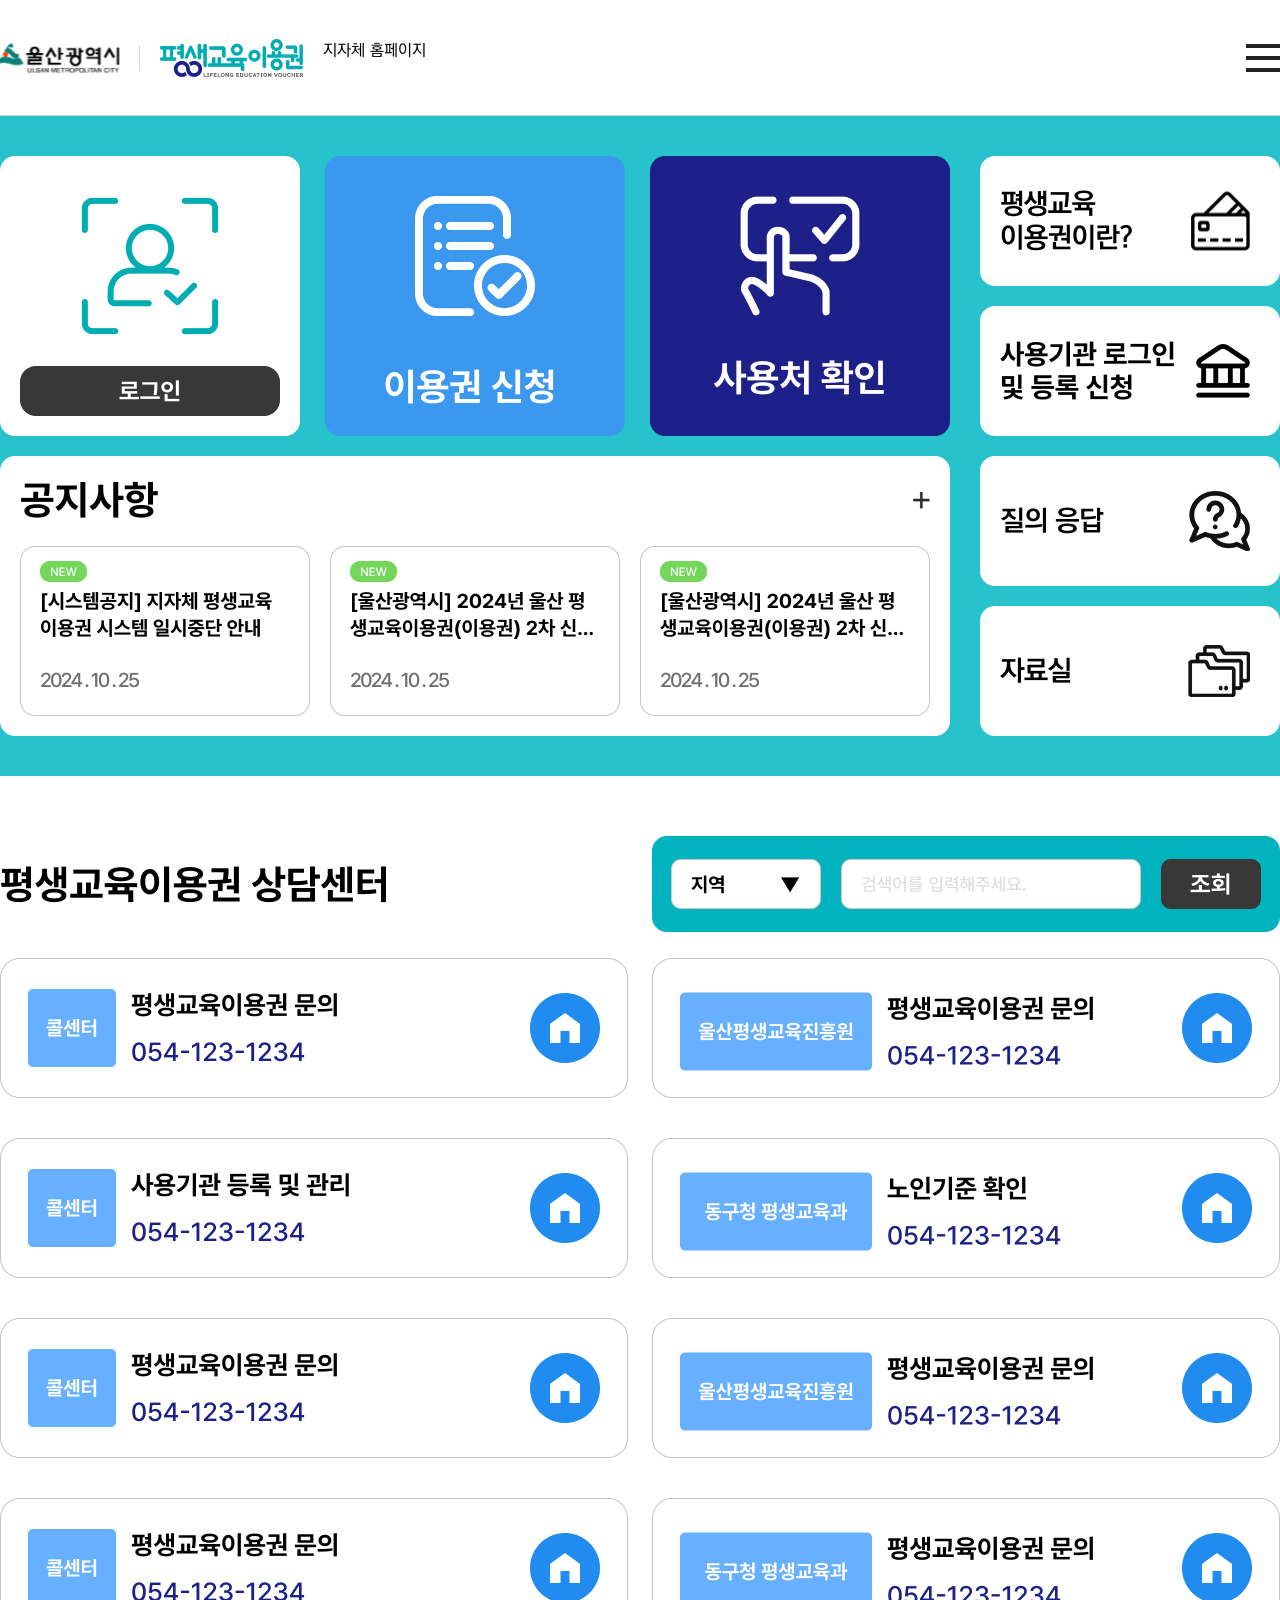
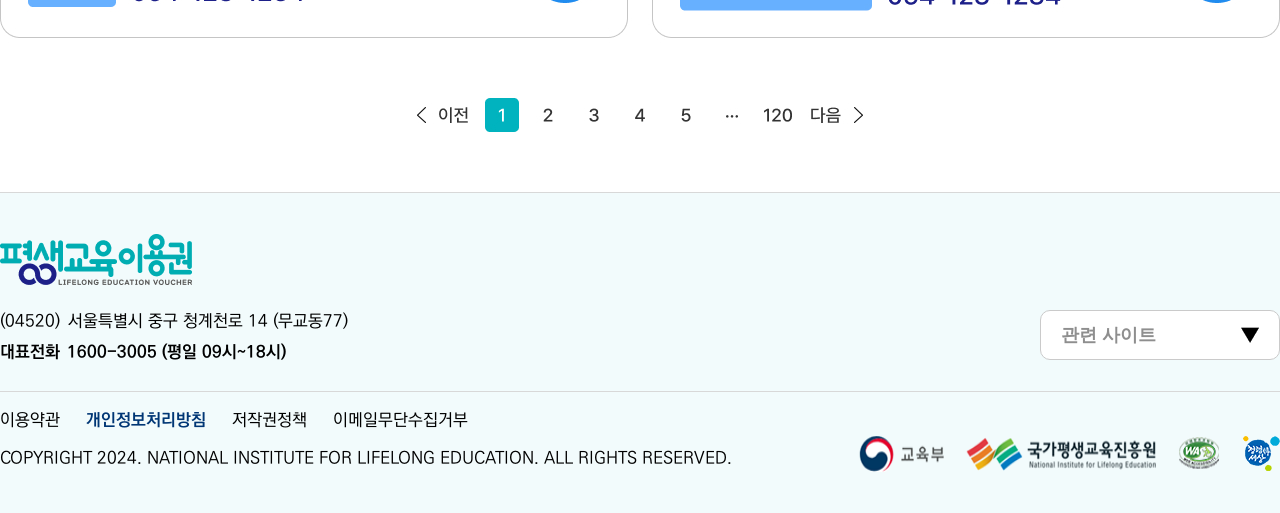
==== work/LMP_001.html @ 4f2b5456 "first-commit" ====
<!DOCTYPE html>
<html lang="ko">
<head>
    <meta charset="UTF-8" />
    <meta name="viewport" content="width=device-width, initial-scale=1" />
    <!-- css js inject -->
    <link rel="stylesheet" href="../css/biz2/reset.css">
    <link rel="stylesheet" href="../css/biz2/common.css">
    <link rel="stylesheet" href="../css/biz2/layout.css">
    <link rel="stylesheet" href="../css/biz2/main.css">
    <link rel="stylesheet" href="../css/biz2/style.css">
    <link rel="stylesheet" href="../css/biz2/mo.css">
    <link rel="stylesheet" href="../css/biz2/swiper-bundle.min.css">
    <script src="../js/biz2/jquery.1.8.2.min.js"></script>
    <script src="../js/biz2/swiper-bundle.min.js"></script>
    <script src="../js/biz2/script.js"></script>
    <title>울산광역시 평생교육이용권</title>
</head>
<body>
    <header>
        <div class="logo-area multi-logo-area">
            <a href="LMP_001.html"><img src="../images/biz2/header_logo_horizontal.svg" alt="울산광역시"></a>
            <a href="LMP_001.html"><img src="../images/biz2/header_logo_2.png" alt="울산광역시"></a>
            <!-- 임시 구분용 텍스트 -->
            <span style="margin-left: 20px;">지자체 홈페이지</span>
        </div>
        <div class="menu-area">
            <!-- 로그인 시 -->
            <!-- <a href="#" class="log-info">
                <img src="../images/biz2/ico/ico_loguser.svg" alt="로그인 유저 아이콘, 로그아웃 아이콘">
                <span class="log-info-txt">로그아웃</span>
            </a> -->
            <button class="open-btn">
                <span class="blind">메뉴 열기</span>
            </button>
            <div class="menu-box">
                <ul class="link-group login">
                    <li>
                        <span class="tit">사업안내</span>
                        <div class="link-item">
                            <a href="LGP_001.html">평생교육이용권이란?</a>
                            <a href="LGP_001.html">평생교육이용권 사용하기</a>
                        </div>
                    </li>
                    <li>
                        <span class="tit">사용안내</span>
                        <div class="link-item">
                            <a href="LUP_001.html">사용처 안내</a>
                        </div>
                    </li>
                    <li>
                        <span class="tit">평생교육이용권</span>
                        <div class="link-item">
                            <a href="LAP_100.html">평생교육이용권 신청</a>
                            <a class="hidden" href="#">이의제기 신청</a>
                            <a href="#">선정 포기 신청</a>
                            <a href="LAP_400.html">수기 공모 신청</a>
                        </div>
                    </li>
                    <li>
                        <span class="tit">우수이용자 신청</span>
                        <div class="link-item">
                            <a href="LAP_001.html">우수이용자 신청</a>
                        </div>
                    </li>
                    <li>
                        <span class="tit">게시판</span>
                        <div class="link-item">
                            <a href="LNP_001.html">공지사항</a>
                            <a href="LNP_100.html">자료실</a>
                            <a href="LNP_200.html">자주하는질문</a>
                            <a href="LNP_200.html">질의응답</a>
                        </div>
                    </li>
                    <li>
                        <span class="tit">마이페이지</span>
                        <div class="link-item">
                            <a href="LIP_001.html">개인정보수정</a>
                            <a href="LIP_100.html">평생교육이용권 신청내역</a>
                            <a href="#">평생교육이용권 이용내역</a>
                            <a href="#">교육이수정보</a>
                            <a class="hidden" href="#">이용자 이벤트</a>
                        </div>
                    </li>
                </ul>
                <button class="close-btn">
                    <span class="blind">메뉴 닫기</span>
                </button>
            </div>
        </div>
    </header>
    <div class="container temp">
        <div class="temp-cont lgp-1">
            <div class="temp-links-wrap">
                <a href="LCP_001.html" title="지자체_로그인" style="width: 260px; height: 50px; left: 20px; top: 250px;"></a>
                <a href="LAP_100.html" title="지자체_이용권신청" style="width: 302px; height: 280px; left: 324px;"></a>
                <a href="LUP_001.html" title="지자체_사용처확인" style="width: 302px; height: 280px; left: 648px;"></a>
                <a href="LNP_001.html" title="지자체_공지사항" style="width: 24px; height: 24px; top: 372px; left: 908px;"></a>
                <a href="LNP_002.html" title="지자체_공지사항상세" style="width: 290px; height: 170px; top: 430px; left: 20px;"></a>
                <a href="LNP_002.html" title="지자체_공지사항상세" style="width: 290px; height: 170px; top: 430px; left: 330px;"></a>
                <a href="LNP_002.html" title="지자체_공지사항상세" style="width: 290px; height: 170px; top: 430px; left: 640px;"></a>
                <a href="LGP_001.html" title="지자체_평생교육이용권이란?"></a>
                <a href="IMP_001.html" title="지자체_사용기관로그인 및 등록 신청" style="top: 189px;"></a>
                <a href="LNP_200.html" title="지자체_질의응답" style="top: 339px;"></a>
                <a href="LNP_100.html" title="지자체_자료실" style="top: 489px;"></a>
            </div>
        </div>
    </div>
    <footer class="wrap">
        <div class="info-content">
            <span class="footer-logo"><span class="blind">평생교육이용권</span></span>
            <address>
                <span class="txt"><span>(04520)</span><span>서울특별시 중구 청계천로 14 (무교동77)</span></span>
                <span class="tel"><span>대표전화</span><span>1600-3005 (평일 09시~18시)</span></span>
            </address>
            <select class="ui-select" title="관련 사이트 선택">
                <option value="#">관련 사이트</option>
            </select>
            <div class="link-area">
                <div class="link-box">
                    <a href="#">이용약관</a>
                    <a href="#" class="on">개인정보처리방침</a>
                    <a href="#">저작권정책</a>
                    <a href="#">이메일무단수집거부</a>
                </div>
                <span class="copy">
                    COPYRIGHT 2024. NATIONAL INSTITUTE FOR LIFELONG EDUCATION. ALL RIGHTS
                    RESERVED.
                </span>
                <div class="support-box">
                    <img src="../images/biz2/footer_link_1.png" alt="교육부">
                    <img src="../images/biz2/footer_link_2.png" alt="국가평생교육진흥원">
                    <img src="../images/biz2/footer_link_3.png" alt="wa">
                    <img src="../images/biz2/footer_link_4.png" alt="청렴세상">
                </div>
            </div>
        </div>
    </footer>
    <div class="layer-pop" data-pop="pop-1">
        <div class="layer-content layer-apply-content" style="--max-width: 640px">
            <div class="layer-scroll">
                <div class="info-area layer-apply-yes layer-apply mt-0">
                    <span class="ico"></span>
                    <p class="desc">
                        이용권을 신청하시기 전 <span class="color-primary-1c">‘평생교육이용권이란?’</span>을
                        <br class="lg-only">
                        클릭하여 사업내용을 충분히 숙지하신 후 신청 바랍니다
                    </p>
                    <div class="layer-btn-wrap">
                        <button class="btns" onclick="$('[data-pop=pop-1]').hide();">확인</button>
                    </div>
                </div>
                <button class="close-btn" onclick="$('[data-pop=pop-1]').hide();"><span class="blind">레이어 팝업 닫기</span></button>
            </div>
        </div>
    </div>
    <div class="layer-pop" data-pop="pop-2">
        <div class="layer-content layer-apply-content" style="--max-width: 640px">
            <div class="layer-scroll">
                <div class="info-area layer-apply-no layer-apply mt-0">
                    <span class="ico"></span>
                    <p class="desc">
                        현재는 신청기간이 아닙니다
                        <br class="lg-only">
                        (신청시간 : 매일 09:00 ~ 22:00)
                    </p>
                    <div class="layer-btn-wrap">
                        <button class="btns" onclick="$('[data-pop=pop-2]').hide();">확인</button>
                    </div> 
                </div>
                <button class="close-btn" onclick="$('[data-pop=pop-2]').hide();"><span class="blind">레이어 팝업 닫기</span></button>
            </div>
        </div>
    </div>
</body>
</html>
---- css/biz2/common.css ----
/****************************************************
	파일명	: common.css
	최초작성자	: 이민혁
	최초작성일	: 2024-11-23
	-------------------------------------------------
	Dec. 공통 스타일링 정의
	-------------------------------------------------
	속성순서    : 레이아웃 > 크기/간격 > 박스모양 > 폰트/정렬 > 기타
*****************************************************/

/* 공통 변수 정의 */
:root {
	/* color */
	--primary-color : #27C2CB;
	--primary-color-600 : #00ADB2;
	--secondary-color : #F2FBFC;
	--navy-12 : #124D83;
	--white : #fff;
	/* gray scale */
	--gray-05-f8 : #f8f8f8; /* bg */
	--gray-20-e4 : #e4e4e4; /* disabled */
	--gray-30-d8 : #d8d8d8; /* border */
	--gray-50-8e : #8e8e8e; /* Text-disabled */
	--gray-60-71 : #717171;
	--gray-70-55 : #555555; /* Text-body */
	--gray-80-2d : #2d2d2d; 

	/* text-color */
	--text-primary-00: #000000;
	--text-sub-33 : #333333;
	--text-third-66 : #666666;
	--text-disabled-99: #999999;

	/* point-color */
	--point-color-f7 : #F76767;
	--point-color-73 : #73D75A;
	/* txt size */
	--txt-lv1 : 50px;
	--txt-lv2 : 38px;
	--txt-lv5 : 20px;
}

/* txt align */
.txt-c {text-align: center!important;}
.txt-l {text-align: left!important;}
.txt-r {text-align: right!important;}
/* txt color */
.txt-gray55 {color: var(--gray-70-55);}
.txt-gray66 {color: #666666;}
.txt-grayb5 {color: #b5b5b5;}

/* white-space */
.wh-nowrap {white-space: nowrap;}

/* margin - top */
.mt-40 {margin-top: 40px;}
.mt-80 {margin-top: 80px;}
.mt-40-i {margin-top: 40px!important;}
/* margin vertical */
.my-80 {margin-top: 80px; margin-bottom: 80px;}
/* margin left */
.ml-10 {margin-left: 10px;}
/* margin right */
.mr-10 {margin-right: 10px;}
/* margin init */
.mg-0 {margin: 0!important;}
/* margin-top init */
.mt-0 {margin-top: 0!important;}

/* width style */
.w-100 {width: 100%;}
.mw-140 {max-width: 140px;}

/* height */
.mh-set {min-height: var(--mh, auto);}

/* fixed value set */
.mw-set {max-width: var(--mw-set, 400px);}

/* border */
.b {border: 1px solid black; border-radius: 12px;}
.border-d8-r {border-right: 1px solid #d8d8d8!important;} /* border-right 값 재설정 */


/* display */
.flex {display: flex;}
.flex-ac { display: flex; align-items: center;}
.flex-acjs {display: flex; align-items: center; justify-content: space-between;}
.flex-acjc {display: flex; align-items: center; justify-content: center;}
.il-flex-ac {display: inline-flex; align-items: center;}
.flex-je {display: flex; justify-content: end;}

.hidden {display: none;}


/* display */
.flex-col {display: flex; flex-direction: column;}
.flex-col-ac {display: flex; flex-direction: column; align-items: center;}

/* flex-grow */
.flex-grow-1 {flex-grow: 1;}

/* gap */
.gap-10 {gap: 10px;}
.gap-20 {gap: 20px;}
.gap-40 {gap: 40px;}

/* bg */
.bg-primary {background: var(--primary-color);}

/* table */
table {font-size: 20px;}
.table-auto {table-layout: auto;}

/* responsive w-set */
.res-wSet {width: var(--width, auto);}
---- css/biz2/layout.css ----
/****************************************************
	파일명	: Layout.css
	최초작성자	: 이민혁
	최초작성일	: 2024-11-23
	-------------------------------------------------
	Dec. 레이아웃 관련 CSS 정의
	-------------------------------------------------
	속성순서    : 레이아웃 > 크기/간격 > 박스모양 > 폰트/정렬 > 기타
*****************************************************/

.wrap {
	position: relative;
	max-width: 1280px;
	/* min-height: 768px; */
	margin: 0 auto;
}

/* header style */
header { display: flex; align-items: center; justify-content: space-between; position: relative; height: 116px; 
	/* 이민혁 임시 추가 */
	max-width: 1280px; margin: 0px auto; 
}
header::after { content: ""; position: absolute; left: -9999px; right: -9999px; bottom: 0; height: 1px; background: #d8d8d8; }
header .logo-area { display: flex;}
/* 로고가 여러개일 경우 */
header .multi-logo-area a:nth-child(1){position: relative; padding-right: 20px;}
header .multi-logo-area a + a {padding-left: 20px;}
header .multi-logo-area a:nth-child(1):after {content: ''; display: inline-block; width: 1px; height: 26px; background: var(--gray-30-d8); position: absolute; right: 0; top: 50%; transform: translateY(-50%);}
header .link-area { display: flex; column-gap: 30px; margin-left: auto; }
header .menu-area { display: flex; column-gap: 16px; align-items: center; margin-left: 60px; }
header .menu-area .home-btn  { display: inline-block; width: 52px; height: 52px; background: url(../../images/biz2/ico/ico_home.svg) no-repeat 0 0; background-size: contain; }
header .menu-area .open-btn { width: 34px; height: 28px; background: url(../../images/biz2/header_menu.png) no-repeat 0 0; }
header .menu-area .open-btn.on { display: none; }
header .menu-area .open-btn.on ~ .menu-box { display: block; }
header .menu-area .menu-box { display: none; position: absolute; left: 0; right: 0; top: 116px; min-height: 400px; padding: 25px 0 77px; z-index: 100; }
header .menu-area .menu-box::before { content: ""; position: absolute; left: -9999px; top: 0; right: -9999px; bottom: 0; background: #fff; border-bottom: 1px solid #DDDDDD; z-index: 1; }
header .menu-area .menu-box > .close-btn { position: absolute; right: 3px; top: -74px; width: 27px; height: 27px; background: url(../../images/biz2/ic_gnb_close.png) no-repeat 0 0; }
header .menu-area .menu-box .link-group { display: flex; position: relative; z-index: 10; justify-content: space-between;}
header .menu-area .menu-box .link-group:not(.login) { justify-content: space-between; }
header .menu-area .menu-box .link-group:not(.login) li {width: 200px;}
header .menu-area .log-info {display: flex; align-items: center; gap: 8px; font-size: 14px;}
header .menu-area .log-info-txt {font-weight: 500;}
header .menu-area .menu-box .link-group li { display: flex; flex-direction: column; width: 100%; max-width: 200px;}

header .menu-area .menu-box .link-group li > .tit { display: block; font-size: 24px; line-height: 27px; font-weight: bold; color: #000; }
header .menu-area .menu-box .link-group li .link-item { display: flex; flex-direction: column; margin-top: 31px; }
header .menu-area .menu-box .link-group li .link-item a { font-size: 19px; font-weight: 500; line-height: 48px; white-space: nowrap; color: #000; }
header .menu-area .menu-box .link-group li .link-item a:hover { color: #00ADB2; text-decoration: underline; font-weight: bold; }
header .menu-area .menu-box .link-group li .link-item a.disabled-link:hover {color: darkgray;} 

/* body container */
.container { position: relative; min-height: calc(100vh - 400px); padding-bottom: 80px; padding-top: 80px; }
.container > .sub-title { display: block; margin-top: 64px; font-size: 30px; font-weight: bold; color: #191919; }
.container > .sub-title + .agree-info-area { margin-top: 32px; }

/* footer */
footer { position: relative; }
footer .fixed-banner-content { position: fixed; left: 50%; top: 210px; margin-left: 670px; z-index: 10; }
footer .fixed-banner-content .banner-area { display: flex; flex-direction: column; row-gap: 24px; width: 100px; border: 1px solid #d8d8d8; background: #fff; padding: 9px 9px 22px; border-radius: 18px; }
footer .fixed-banner-content .banner-area a { display: flex; position: relative; width: 100%; padding-top: 87px; font-size: 16px; color: #1d1d1d; text-align: center; justify-content: center; letter-spacing: -1px; font-weight: 500; line-height: 23px; }
footer .fixed-banner-content .banner-area a.guide::before { background: #f7faff url(../../images/biz2/ic_fixed_1.png) no-repeat center center; }
footer .fixed-banner-content .banner-area a.edu::before { background: #f7faff url(../../images/biz2/ic_fixed_2.png) no-repeat center center; }
footer .fixed-banner-content .banner-area a.blog::before { background: #f7faff url(../../images/biz2/ic_fixed_3.png) no-repeat center center; }
footer .fixed-banner-content .banner-area a.report::before { background: #f7faff url(../../images/biz2/ic_fixed_4.png) no-repeat center center; }
footer .fixed-banner-content .banner-area a::before { content: ""; position: absolute; left: 0; top: 0; width: 80px; height: 80px; border: 1px solid #d3dce5; border-radius: 18px; }
footer .favorite-content { display: flex; position: relative; }
footer .favorite-content::before { content: ""; position: absolute; left: -9999px; right: -9999px; top: 0; height: 1px; background: #d8d8d8; }
footer .favorite-content::after { content: ""; position: absolute; left: -9999px; right: -9999px; bottom: 0; height: 1px; background: #d8d8d8; }
footer .favorite-content .link-area:first-child .open-btn { border-left: 1px solid #d8d8d8; }
footer .favorite-content .link-area .open-btn { width: 320px; height: 56px; padding-left: 20px; border-right: 1px solid #d8d8d8; text-align: left; font-size: 17px; font-weight: 500; color: #000; background: url(../../images/biz2/ic_link_plus.png) no-repeat right 28px center; }
footer .info-content { display: flex; flex-direction: column; position: relative; padding: 42px 0 41px; }
footer .info-content::before { content: ""; position: absolute; top: 0; bottom: 0; left: -9999px; right: -9999px; background: #F2FBFC; border-top: 1px solid #D8D8D8; }
footer .info-content .ui-select { font-weight: 700; position: absolute; right: 0; top: 118px; width: 240px; height: 50px; padding: 0 20px; border-radius: 10px; border-color: #CACACA; background: #fff url(../../images/biz2/ic_arrow_big.png) no-repeat right 20px center; }
footer .info-content .footer-logo { position: relative; width: 192px; height: 51px; background: url(../../images/biz2/footer_logo.png) no-repeat 0 0; }
footer .info-content address { position: relative; margin-top: 23px; font-size: 17px; font-weight: 500; line-height: 30px; color: #000; }
footer .info-content address > span { display: flex; font-size: 17px; line-height: 27px; font-weight: 500; color: #000000; }
footer .info-content address > span.txt span + span { margin-left: 8px; }
footer .info-content address > span.tel { margin-top: 4px; }
footer .info-content address > span.tel span + span { margin-left: 7px; }
footer .info-content address > span.tel { font-weight: bold; }
footer .info-content .link-area { position: relative; margin-top: 25px; border-top: 1px solid #d8d8d8; padding: 15px 0 0 0; }
footer .info-content .link-area .link-box { display: flex; column-gap: 26px; }
footer .info-content .link-area .link-box a { font-size: 17px; font-weight: 500; line-height: 27px; color: #000; }
footer .info-content .link-area .link-box a.on { font-weight: bold; color: #003675; }
footer .info-content .link-area .copy { display: block; margin-top: 11px; font-size: 17px; font-weight: 500; line-height: 27px; color: #000; }
footer .info-content .link-area .support-box { display: flex; column-gap: 22px; position: absolute; right: 0; bottom: 0; }
---- css/biz2/main.css ----
/****************************************************
	파일명	: main.css
	최초작성자	: 이민혁
	최초작성일	: 2024-09-28
	-------------------------------------------------
	Dec. 메인 페이지 스타일링 정의
	-------------------------------------------------
	최종수정자	: 이민혁
	최종수정일	: 2024-09-28
	수정내용	: 최초작성
	속성순서: 레이아웃 > 크기/간격 > 박스모양 > 폰트/정렬 > 기타
*****************************************************/

/* page-header */
.page-header {text-align: center; margin-bottom: 80px;}
.page-header-tit {font-size: var(--txt-lv1); font-weight: 700;}
.page-header-desc {font-size: var(--txt-lv5); color: #333333 ; margin-top: 8px;}

/* 상단 브레드크럼브 */
/* top location */
.top-location {background: var(--gray-05-f8); line-height: 1;}
.top-location-area { display: flex; width: 100%; height: 60px; align-items: center;}
.top-location-area .home { width: 24px; height: 24px;  background: transparent url(../../images/biz2/icon_bread_home.svg) no-repeat center;}
.top-location-area .location-box { display: flex; align-items: center; padding-left: 20px; }
.top-location-area .location-box .arrow { font-size: 16px; font-weight: bold; padding-left: 32px; background: url(../../images/biz2/ic_home_arrow.svg) no-repeat center left 0; }
.top-location-area .location-box .arrow + .arrow {margin-left: 20px;}

/* search area */
.search-area select, .search-area input[type="text"] {border-radius: 10px;}
.search-area {padding: 40px; background-color: var(--primary-color); border-radius: 20px;}

/* search block */
.search-input {position: relative;}
.search-input-btn {position: absolute; top: 50%; right: 16px; transform: translateY(-50%);}


/* must type */
.must-type::after{content: '*'; color: var(--point-color-f7);}

/* top info group */
.top-info-group {display: flex; align-items: center; justify-content: space-between; margin-bottom:20px;}
.top-info-group select {border-radius: 10px;}
.top-info-group-data {font-size: 22px;}

/* btn styling */
.before-24 {width: 24px; height: 24px; background-position: center center; background-size: cover; background-repeat: no-repeat;}
.before-24.search {background: url(../../images/biz2/ic_search.svg);}

.ico-20 {width: 20px; height: 20px; background-position: center center; background-size: cover; background-repeat: no-repeat; }
.ico-20.download {background: url(../../images/biz2/ic_down.svg);}
.ico-20.pdf {background-image: url(../../images/biz2/ic_file_pdf.svg); background-size: contain;}



/* btn-s */

/* btn-m */

/* btn-xs */
.btn-xs {font-size: 22px; padding: 8.5px 16px; display: inline-flex; align-items: center; justify-content: center;}

/* btn */
.btn {font-weight: 300; border-radius: 8px;}

/* btn-theme */
.btn.primary {background: var(--primary-color); color: #fff;}
.btn.navy-12 {background: var(--navy-12); color: #fff;}




/* table-label */
.table-label {font-size: 16px; display: inline-block; border: 1px solid var(--primary-color);  border-radius: 8px;  padding: 5px 12px;}

/* 사용기관 연수 임시 (요청) */
.bad {background: url('../../images/biz2/quiz_icon_bad.png') no-repeat;}
.good {background: url('../../images/biz2/quiz_icon_good.png') no-repeat;}

/* 레이어 팝업 */
.layer-pop { display: none; position: fixed; left: 0; top: 0; right: 0; bottom: 0; background: rgba(0, 0, 0, 0.5); }
.layer-pop.on { display: block; }
.layer-pop.simple-type .layer-content { width: 606px; }
.layer-pop.simple-type .layer-content .layer-scroll { padding: 60px 118px; background: #fff; }
.layer-pop .layer-content { overflow: hidden; position: absolute; left: 50%; top: 50%; transform: translate(-50%, -50%); max-width: var(--max-width, 100%); width: 100%;}
.layer-pop .layer-content .layer-scroll { overflow-y: auto; position: relative; max-height: calc(100vh - 40px); padding: 60px; background: #FFF; border-radius: 20px;}
.layer-pop .layer-content .layer-scroll > .title { display: block; position: relative; font-size: 24px; text-align: center; font-weight: 700;}
.layer-pop .layer-content .layer-scroll .desc {color: var(--text-sub-33);}
.layer-pop .layer-content .layer-scroll > .title .ic-edu { position: absolute; left: 0; top: 0; width: 176px; height: 34px; background: url(../../images/biz2/ic_pop_edu.png) no-repeat 0 0; }
.layer-pop .layer-content .layer-scroll .close-btn { position: absolute; right: 20px; top: 18px; width: 24px; height: 24px; background: url(../../images/biz2/ic_pop_close.svg) no-repeat center center; }
.layer-pop .layer-content .layer-scroll .send-input-area { margin-top: 32px; }
.layer-pop .layer-content .layer-scroll .send-input-area .send-box > .tit { display: block; font-size: 16px; font-weight: bold; color: #333; }
.layer-pop .layer-content .layer-scroll .send-input-area .send-box + .send-box { margin-top: 40px; }
.layer-pop .layer-content .layer-scroll .send-input-area .send-box .input-group { display: flex; margin-top: 12px; }
.layer-pop .layer-content .layer-scroll .send-input-area .send-box .input-group input[type=text] { flex: 1; height: 38px; border-radius: 6px; }
.layer-pop .layer-content .layer-scroll .send-input-area .send-box .input-group .send-btn { height: 38px; margin-left: 12px; padding: 0 20px; border-radius: 6px; border: 1px solid #DDD; font-size: 16px; font-weight: bold; color: #333; }
.layer-pop .layer-content .layer-scroll .send-input-area .notice-txt { display: block; margin-top: 16px; font-size: 14px; color: #555; padding-left: 15px; text-indent: -15px; }
/* 레이어 하단 정보 영역 */
.layer-pop .layer-content .layer-scroll .info-area { margin-top: 30px;}


.layer-pop .layer-content .layer-scroll .info-area > .tit { display: block; margin-bottom: 14px; font-size: 20px; font-weight: bold; color: #333; }
.layer-pop .layer-content .layer-scroll .info-area .list-box { width: 267px; margin: 0 auto; }
.layer-pop .layer-content .layer-scroll .info-area .list-box li { display: flex; align-items: center; }
.layer-pop .layer-content .layer-scroll .info-area .list-box li + li { margin-top: 24px; }
.layer-pop .layer-content .layer-scroll .info-area .list-box li .tit { flex-shrink: 0; width: 100px; font-size: 16px; font-weight: bold; color: #333333; }
.layer-pop .layer-content .layer-scroll .info-area .list-box li input[type=text] { font-size: 14px; }
.layer-pop .layer-content .layer-scroll .info-area .result-txt { margin-top: 56px; background: #F6FEFF; border-radius: 12px; border: 1px solid #ddd; padding: 20px; text-align: center; font-size: 16px; font-weight: 500; color: #191919; }
.layer-pop .layer-content .layer-scroll .info-area .confirm-box { margin-top: 28px; }
.layer-pop .layer-content .layer-scroll .info-area .confirm-box > .text { display: block; font-size: 14px; text-align: center; color: #555555; }
.layer-pop .layer-content .layer-scroll .info-area .confirm-box .check-group { display: flex; justify-content: center; margin-top: 27px; }
.layer-pop .layer-content .layer-scroll .info-area .text-box { padding-bottom: 22px; }
.layer-pop .layer-content .layer-scroll .info-area .text-box > .tit { display: block; font-size: 16px; color: #555; }
.layer-pop .layer-content .layer-scroll .info-area .text-box > .tit + .txt { padding: 8px 0 0 12px; }
.layer-pop .layer-content .layer-scroll .info-area .text-box > .txt { display: block; font-size: 14px; color: #797979; }
.layer-pop .layer-content .layer-scroll .info-area .text-box > .txt + .tit { margin-top: 26px; }
.layer-pop .layer-content .layer-scroll .info-area .text-box > .noti-txt { display: block; margin-top: 90px; font-size: 14px; font-weight: bold; text-align: center; color: #191919; }
.layer-pop .layer-content .layer-scroll .info-area .text-box > .day { display: block; margin-top: 12px; font-size: 14px; font-weight: bold; color: #191919; text-align: right; }
.layer-pop .layer-content .layer-scroll .info-area .text-box .textarea-group { margin-top: 32px; }
.layer-pop .layer-content .layer-scroll .info-area .text-box .textarea-group > .tit { display: block; font-size: 20px; font-weight: bold; color: #333333; }
.layer-pop .layer-content .layer-scroll .info-area .text-box .textarea-group .txt { display: block; margin-top: 6px; font-size: 14px; color: #555555; }
.layer-pop .layer-content .layer-scroll .info-area .text-box .textarea-group .check-item { margin-top: 24px; padding: 21px 24px; border-radius: 12px; border: 1px solid #DDDDDD; }
.layer-pop .layer-content .layer-scroll .info-area .text-box .textarea-group .check-item .check-cnt + .check-cnt { margin-top: 12px; }
.layer-pop .layer-content .layer-scroll .info-area .text-box .textarea-group .check-item .check-cnt label { font-size: 14px; }
.layer-pop .layer-content .layer-scroll .info-area .text-box .textarea-group .text-item { margin-top: 50px; }
.layer-pop .layer-content .layer-scroll .info-area .text-box .textarea-group .text-item .txt { display: block; font-size: 14px; color: #555555; }
.layer-pop .layer-content .layer-scroll .info-area .text-box .textarea-group .text-item textarea { margin-top: 8px; }
.layer-pop .layer-content .layer-scroll .info-area .text-box .table-group { margin-top: 30px; }
.layer-pop .layer-content .layer-scroll .info-area .text-box .table-group > .tit { display: block; font-size: 20px; font-weight: bold; color: #333; }
.layer-pop .layer-content .layer-scroll .info-area .text-box .table-group + .txt { margin-top: 10px; }
.layer-pop .layer-content .layer-scroll .info-area .text-box .table-group + .table-group { margin-top: 24px; }
.layer-pop .layer-content .layer-scroll .info-area .text-box .table-group + .table-group table { border-top: 1px solid #DDDDDD; }
.layer-pop .layer-content .layer-scroll .info-area .text-box .table-group table { width: 100%; margin-top: 12px; border-top: 1px solid #191919; }
.layer-pop .layer-content .layer-scroll .info-area .text-box .table-group table th { height: 40px; background: #EEEEEE; border-right: 1px solid #DDDDDD; border-bottom: 1px solid #DDDDDD; text-align: center; font-size: 14px; font-weight: bold; color: #555; }
.layer-pop .layer-content .layer-scroll .info-area .text-box .table-group table th:last-child { border-right: 0; }
.layer-pop .layer-content .layer-scroll .info-area .text-box .table-group table td { padding: 10px; border-right: 1px solid #DDDDDD; border-bottom: 1px solid #DDDDDD; font-size: 14px; color: #797979; }
.layer-pop .layer-content .layer-scroll .info-area .text-box .table-group table td:last-child { border-right: 0; }
.layer-pop .layer-content .layer-scroll .info-area .text-box .table-group table td.center { text-align: center; color: #191919; }
.layer-pop .layer-content .layer-scroll .btn-box button { min-width: 74px; height: 38px; padding: 0 15px; border-radius: 6px; background: #00B3BE; font-size: 16px; font-weight: bold; color: #FFFFFF; }

/* ui */
.sample-pop-btn { height: 44px; padding: 0 14px; border-radius: 8px; border: 1px solid #DDDDDD; font-size: 16px; color: #666; }


/* .ui-select { 
	width: 100%; 
	height: 44px;
	padding: 0 10px; 
	border: 1px solid #DDDDDD; 
	border-radius: 8px; 
	font-size: 16px;
	color: #222; 
	-webkit-appearance: none;
	-moz-appearance: none; 
	appearance: none; 
	background: url(../../images/biz2/ic_select_arrow.png) 
	no-repeat right 12px center;
} */



.ui-select.w-180 { width: 180px;}
.ui-radio { display: inline-block; }
.ui-radio input, .ui-radio label { cursor: pointer; }
.ui-radio input { position: relative; top: 2px; margin: 0; }
.ui-radio + .ui-radio { margin-left: 26px; }
.ui-radio label { font-size: 16px; color: #797979; }
.ui-check { font-size: 16px; color: #666; }
.ui-check input { position: relative; top: 5px; width: 20px; height: 20px; margin: 0; border: 1px solid #666666; border-radius: 2px; cursor: pointer; }
.ui-check label { margin-left: 8px; cursor: pointer; }
/* 세로형 테이블 스타일 */
.com-view-table table { width: 100%; border-top: 1px solid #E2E2E2; }
.com-view-table table th { height: 70px; background: var(--gray-05-f8); border-top: 1px solid var(--gray-30-d8);  border-right: 1px solid var(--gray-30-d8); border-bottom: 1px solid var(--gray-30-d8); text-align: center; font-weight: bold;}
.com-view-table table th:last-child { border-right: 0; }
.com-view-table table td { height: 70px; padding: 10px; border-right: 1px solid #E2E2E2; border-bottom: 1px solid #E2E2E2; font-weight: 500; text-align: center; color: #333333; }
.com-view-table table td.no-data {color: #b5b5b5;}
.com-view-table table td:last-child { border-right: 0; }
.com-view-title {max-width: 99.99%; overflow: hidden; text-overflow: ellipsis; white-space: nowrap; display: inline-block; vertical-align: middle;}

/* 가로형 테이블 스타일 */
.com-write-table table { width: 100%; border-top: 1px solid var(--gray-30-d8)}
.com-write-table table th { height: 80px; background: var(--gray-05-f8);  border-bottom: 1px solid var(--gray-30-d8); font-weight: bold; padding-left: 30px;}
.com-write-table table th:last-child { border-right: 0;}
.com-write-table table td { height: 80px; padding: 13px 20px; border-right: 1px solid var(--gray-30-d8); border-bottom: 1px solid var(--gray-30-d8); font-weight: 500; text-align: left;}
.com-write-table table td:last-child { border-right: 0; }

.com-write-table table td .input-item { display: flex; align-items: center; margin-top: 20px; }
.com-write-table table td .input-item.phone-number select { width: 90px; }
.com-write-table table td .input-item.phone-number input[type=text], .com-write-table table td .input-item.phone-number input[type=number] { width: 90px; }
.com-write-table table td .input-item.phone-number .ui-check { margin-left: 30px; }
.com-write-table table td .input-item.email input[type=text], .com-write-table table td .input-item.email input[type=number] { width: 160px; }
.com-write-table table td .input-item.email select { width: 180px; margin-left: 12px; }
.com-write-table table td .input-item.email .ui-check { margin-left: 30px; }
.com-write-table table td .input-item.file { position: relative; }
.com-write-table table td .input-item.file input[type=text] { width: 340px; background: #fff; }
.com-write-table table td .input-item.file input[type=file] { position: absolute; left: -9999px; }
.com-write-table table td .input-item.file label { display: inline-flex; align-items: center; height: 44px; padding: 0 20px; margin-left: 20px; background: #333333; border-radius: 8px; font-size: 18px; font-weight: 500; color: #fff; cursor: pointer; }
.com-write-table table td .input-item.file .reset-btn { height: 44px; padding: 0 20px; margin-left: 14px; border-radius: 8px; border: 1px solid #DDDDDD; font-size: 18px; font-weight: 500; color: #191919; }
.com-write-table table td .input-item.select-col { display: flex; flex-direction: column; align-items: flex-start; row-gap: 16px; }
.com-write-table table td .input-item.select-col .ui-radio + .ui-radio { margin-left: 0; }
.com-write-table table td .input-item input[type=text], .com-write-table table td .input-item input[type=number] { width: 285px; }
.com-write-table table td .input-item input[type=text].citizen-number, .com-write-table table td .input-item input[type=number].citizen-number { width: 160px; }
.com-write-table table td .input-item input[type=text].user-id, .com-write-table table td .input-item input[type=number].user-id { width: 320px; }
.com-write-table table td .input-item input[type=text].user-pwd, .com-write-table table td .input-item input[type=number].user-pwd { width: 380px; }
.com-write-table table td .input-item .input-btn { height: 40px; margin-left: 24px; padding: 0 20px; background: #00B3BE; border-radius: 8px; font-size: 20px; font-weight: bold; color: #fff; }
.com-write-table table td .input-item .ic-bar { position: relative; width: 27px; height: 40px; }
.com-write-table table td .input-item .ic-bar::before { content: ""; position: absolute; left: 50%; top: 50%; transform: translate(-50%, -50%); width: 5px; height: 1px; background: #000; }
.com-write-table table td .input-item .ic-email { position: relative; width: 27px; height: 40px; }
.com-write-table table td .input-item .ic-email::before { content: "@"; position: absolute; left: 50%; top: 50%; transform: translate(-50%, -50%); }
.com-write-table table td .input-item { margin-top: 0; }
.com-write-table table td textarea { height: 100px; }
.com-write-table .select-input { display: flex; flex-direction: column; row-gap: 13px; }
.com-write-table .select-input .select-item { width: 422px; }
.com-write-table .select-input .input-item { width: 100%; }
.com-write-table .select-input .input-item input[type=text] { width: 100%; }
.com-write-table .content-textarea .info-item { display: flex; justify-content: space-between; align-items: center; margin-bottom: 16px; }
.com-write-table .content-textarea .info-item .byte { font-size: 14px; color: #797979; }
.com-write-table .content-textarea .info-item .time { font-size: 14px; color: #797979; }
.com-write-table .content-textarea .info-item .time i { font-style: normal; color: #FF5353; }
.com-write-table .content-textarea textarea { height: 408px; border-radius: 20px; }
.com-write-table .table-bottom-info { margin-top: 16px; }
.com-write-table .table-bottom-info > .txt { display: block; font-size: 14px; color: #666666; }
.com-write-table .table-bottom-info > .txt.center { text-align: center; }
.com-write-table .table-bottom-info > .day { display: block; margin-top: 8px; font-size: 14px; font-weight: 500; color: #333; text-align: right; }
.com-write-table .table-bottom-info .name-check { display: flex; align-items: center; justify-content: flex-end; column-gap: 30px; margin-top: 8px; }
.com-write-table .table-bottom-info .name-check .name { margin-top: 4px; font-size: 14px; font-weight: 500; color: #191919; }
.com-write-table .table-bottom-info .name-check .ui-check label { font-size: 14px; font-weight: 500; color: #191919; margin: 0 12px 0 0; }
.com-write-table .notice-info-area { margin-top: 24px; }
.com-write-table .notice-info-area + .table-bottom-info { margin-top: 24px; }

/* pagination styling */
.com-paging { display: flex; justify-content: center; align-items: center; column-gap: 10px; margin-top: 40px; }
.com-paging button { width: 34px; height: 34px; font-size: 18px; font-weight: 500; color: #333333; vertical-align: middle;}
.com-paging button.on { background: #00b3be; border-radius: 6px; color: #fff; }
.com-paging button.prev { width: 60px; font-size: 18px; font-weight: 500; line-height: 36px; color: var(--text-third-66); padding-left: 20px; letter-spacing: -1px; background: url(../../images/biz2/paging_arrow_left.png) no-repeat 0 9px; }
.com-paging button.next { width: 60px; font-size: 18px; font-weight: 500; line-height: 36px; color: var(--text-third-66); padding: 0 20px 0 0; letter-spacing: -1px; background: url(../../images/biz2/paging_arrow_right.png) no-repeat right 9px; }
.com-paging .empty { width: 34px; height: 34px; font-size: 18px; font-weight: 500; color: #333333; text-align: center; }

/* main page styling */
.main .container {padding-top: 0; padding-bottom: 0;}      


.main-info-content { display: flex; justify-content: space-between; padding: 40px 0; gap: 30px;}
.main-info-content::before { content: ""; position: absolute; left: -9999px; right: -9999px; top: 0; bottom: 0; background: #27C2CB; }
.main-info-content .link-area { display: flex; flex-direction: column; position: relative; width: 950px; }
.main-info-content .link-area .link-box { display: flex; justify-content: space-between; gap: 25px;}
.main-info-content .link-area .link-box .link { display: flex; position: relative; width: 300px; height: 280px; border-radius: 17px; padding: 0 20px; }

/* 기관 정보 수정 버튼 */
.main-info-content .link-area .link-box .login-btn { padding-top: 44px; padding-bottom: 31px; background: #fff; flex-direction: column; text-align: center;}
.main-info-content .link-area .link-box .login-btn .txt { 
	display: flex; justify-content: center; align-items: center; 
	position: relative; margin-top: auto;  width: 100%; height: 50px;
	background: #383838; font-size: 24px; font-weight: 500; color: #ffffff; border-radius: 16px; 
	cursor: pointer;
}
/* 기관 정보 */
.agency-info {font-size: 32px; font-weight: 700;}
.main-info-content .link-area .link-box .tikcet-btn { padding-top: 44px; background: #218CEF; transition: transform 0.5s; }
.main-info-content .link-area .link-box .tikcet-btn:hover { transform: translateY(-30px); }
.main-info-content .link-area .link-box .tikcet-btn .txt { display: block; width: 100%; margin-top: 155px; font-size: 38px; font-weight: bold; line-height: 45px; color: #fff; }
.main-info-content .link-area .link-box .tikcet-btn .txt::before { content: ""; position: absolute; left: 50%; top: 44px; transform: translateX(-50%); width: 120px; height: 120px; background: url(../../images/biz2/ic_main_link_2.png) no-repeat 0 0; }
.main-info-content .link-area .link-box .use-btn { padding-top: 44px; background: #1D2088; transition: transform 0.5s; }
.main-info-content .link-area .link-box .use-btn:hover { transform: translateY(-30px);}
.main-info-content .link-area .link-box .use-btn .txt { display: block; width: 100%; margin-top: 155px; font-size: 38px; font-weight: bold; line-height: 45px; color: #fff; }
.main-info-content .link-area .link-box .use-btn .txt::before { content: ""; position: absolute; left: 50%; top: 44px; transform: translateX(-50%); width: 120px; height: 120px; background: url(../../images/biz2/ic_main_link_3.png) no-repeat 0 0; }
.main-info-content .link-area .notice-box { position: relative; margin-top: 19px; padding: 20px; background: #fff; border-radius: 17px; }
.main-info-content .link-area .notice-box > .title { display: block; padding-left: 10px; font-size: 40px; font-weight: bold; line-height: 50px; color: #333; }
.main-info-content .link-area .notice-box .banner-group { margin-top: 20px; }
.main-info-content .link-area .notice-box .banner-group .swiper-wrapper { display: flex; column-gap: 20px; }
.main-info-content .link-area .notice-box .banner-group .swiper-wrapper .swiper-slide { width: auto; }
.main-info-content .link-area .notice-box .banner-group .swiper-slide a { display: block; width: 290px; height: 170px; border: 2px solid #c5c5c5; border-radius: 17px; padding: 15px 20px 0; }
.main-info-content .link-area .notice-box .banner-group .swiper-slide a .ic { display: inline-flex; height: 21px; margin-bottom: 5px; padding: 0 10px; border-radius: 11px; background: #73D75A; font-size: 12px; font-weight: 500; line-height: 21px; color: #fff; }
.main-info-content .link-area .notice-box .banner-group .swiper-slide a .txt { display: block; height: 54px; font-size: 20px; font-weight: bold; line-height: 27px; color: #000; overflow: hidden; text-overflow: ellipsis; display: -webkit-box; -webkit-line-clamp: 2; -webkit-box-orient: vertical; }
.main-info-content .link-area .notice-box .banner-group .swiper-slide a .day { display: block; margin-top: 25px; font-size: 18px; font-weight: bold; color: #6f6f6f; }
.main-info-content .link-area .more-btn { position: absolute; right: 23px; top: 38px; width: 18px; height: 18px; background: url(../../images/biz2/ic_list_plus.png) no-repeat 0 0; }
.main-info-content .more-link-area { display: flex; flex-direction: column; justify-content: space-between; position: relative; width: 300px; gap: 20px; }
.main-info-content .more-link-area a { display: flex; position: relative; width: 100%; flex: 1; padding-left: 20px; align-items: center; background: #fff; border-radius: 17px; font-size: 28px; line-height: 34px; font-weight: bold; color: #000; letter-spacing: -2px; transition: transform 0.4s; }
.main-info-content .more-link-area a:hover { transform: translateY(-15px); }
.main-info-content .more-link-area a::before { content: ""; position: absolute; right: 30px; top: 50%; transform: translateY(-50%); background-size: contain; }
.main-info-content .more-link-area a:nth-child(1)::before { width: 59px; height: 59px; background: url(../../images/biz2/ic_main_link_4.png) no-repeat center; }
.main-info-content .more-link-area a:nth-child(2)::before { width: 61px; height: 60px; background: url(../../images/biz2/ic_main_link_6.png) no-repeat center; }
.main-info-content .more-link-area a:nth-child(3)::before { width: 62px; height: 52px; background: url(../../images/biz2/ic_main_link_7.png) no-repeat center; }
.main-info-content .more-link-area a:nth-child(4)::before { width: 62px; height: 52px; background: url(../../images/biz2/ic_main_link_7.png) no-repeat center; }

.main-info-content .ticker-area { position: relative; width: 280px; height: 590px; border-radius: 18px; background: #fff; }
.main-info-content .ticker-area button { position: relative; width: 280px; height: 100%; padding: 0; background: url(../../images/biz2/main_ticket_bg.png) no-repeat center bottom; }
.main-info-content .ticker-area button .txt { position: absolute; left: 25px; top: 25px; font-size: 40px; font-weight: bold; line-height: 50px; color: #000; text-align: left; letter-spacing: -1px; }
.main-info-content .local-area { position: relative; width: 630px; height: 590px; border-radius: 18px; background: #f8f8f8; padding: 25px 30px 0; }
.main-info-content .local-area .title-box { display: flex; flex-direction: column; }
.main-info-content .local-area .title-box .tit { font-size: 40px; font-weight: bold; line-height: 46px; color: #000; }
.main-info-content .local-area .title-box .txt { font-size: 20px; font-weight: 500; line-height: 26px; color: #000; }
.main-info-content .local-area .select-box { position: absolute; right: 30px; top: 25px; }
.main-info-content .local-area .select-box select { width: 206px; height: 50px; padding: 0 0 0 25px; border: 1px solid #666; background: #fff url(../../images/biz2/ic_arrow_big.png) no-repeat right 20px center; border-radius: 8px; font-size: 20px; font-weight: bold; color: #000; }
.main-info-content .local-area .map-box { height: 463px; margin-top: -82px; }
.main-info-content .local-area .map-box img { display: block; margin-left: 109px; }
.main-info-content .notice-area { display: flex; flex-direction: column; justify-content: space-between; position: relative; width: 330px; }
.main-info-content .notice-area .notice-box { position: relative; width: 100%; height: 290px; background: #fff; border-radius: 18px; padding: 20px 20px 0; }
.main-info-content .notice-area .notice-box > .tit { display: block; font-size: 40px; font-weight: bold; line-height: 46px; color: #000; }
.main-info-content .notice-area .notice-box .more-btn { position: absolute; right: 23px; top: 38px; width: 17px; height: 17px; background: url(../../images/biz2/ic_list_plus.png) no-repeat center; }
.main-info-content .notice-area .notice-box .banner-group .swiper { height: 206px; }
.main-info-content .notice-area .notice-box .banner-group .swiper .swiper-slide a { display: block; padding-top: 46px; }
.main-info-content .notice-area .notice-box .banner-group .swiper .swiper-slide a .txt { display: block; font-size: 20px; font-weight: bold; line-height: 26px; color: #000; overflow: hidden; text-overflow: ellipsis; display: -webkit-box; -webkit-line-clamp: 2; -webkit-box-orient: vertical; }
.main-info-content .notice-area .notice-box .banner-group .swiper .swiper-slide a .day { display: block; margin-top: 12px; font-size: 20px; font-weight: bold; color: #6f6f6f; }
.main-info-content .notice-area .notice-box .banner-group .swiper .swiper-button-prev { position: absolute; left: auto; top: auto; right: 53px; bottom: 0; width: 40px; height: 40px; border: 2px solid #7fd6d9; border-radius: 50%; background: url(../../images/biz2/ic_banner_left.png) no-repeat center; }
.main-info-content .notice-area .notice-box .banner-group .swiper .swiper-button-prev::after { display: none; }
.main-info-content .notice-area .notice-box .banner-group .swiper .swiper-button-prev:focus-visible { outline: 2px solid #000; }
.main-info-content .notice-area .notice-box .banner-group .swiper .swiper-button-next { position: absolute; left: auto; top: auto; right: 0; bottom: 0; width: 40px; height: 40px; border: 2px solid #7fd6d9; border-radius: 50%; background: url(../../images/biz2/ic_banner_right.png) no-repeat center; }
.main-info-content .notice-area .notice-box .banner-group .swiper .swiper-button-next::after { display: none; }
.main-info-content .notice-area .notice-box .banner-group .swiper .swiper-button-next:focus-visible { outline: 2px solid #000; }
.main-info-content .notice-area .qna-box { position: relative; width: 100%; height: 130px; background: #fff; border-radius: 18px; }
.main-info-content .notice-area .qna-box a { display: block; width: 100%; height: 100%; padding: 20px 20px 0; font-size: 30px; font-weight: bold; line-height: 36px; color: #000; background: url(../../images/biz2/ic_main_qna.png) no-repeat right 30px top 35px; }
.main-info-content .notice-area .file-box { position: relative; width: 100%; height: 130px; background: #fff; border-radius: 18px; }
.main-info-content .notice-area .file-box a { display: block; width: 100%; height: 100%; padding: 20px 20px 0; font-size: 30px; font-weight: bold; line-height: 36px; color: #000; background: url(../../images/biz2/ic_main_folder.png) no-repeat right 30px top 40px; }

/* 메인 페이지 평생교육 이용권 상담센터 섹션 */
.main-center-conetnt { margin-top: 55px; }
.main-center-conetnt .title-area { display: flex; justify-content: space-between; align-items: center; height: 90px; }
.main-center-conetnt .title-area .title { font-size: 40px; font-weight: bold; }
.main-center-conetnt .title-area .search-box { display: flex; justify-content: space-between; width: 625px; border-radius: 17px; background: #00b3be; padding: 23px 20px; }
.main-center-conetnt .title-area .search-box select { width: 150px; height: 50px; padding: 0 0 0 18px; border: 1px solid #cacaca; background: #fff url(../../images/biz2/ic_arrow_big.png) no-repeat right 20px center; border-radius: 8px; font-size: 20px; font-weight: bold; color: #000; }
.main-center-conetnt .title-area .search-box input { width: 300px; height: 50px; padding: 0 0 0 18px; border: 1px solid #cacaca; background: #fff; border-radius: 8px; font-size: 16px; font-weight: bold; color: #000; }
.main-center-conetnt .title-area .search-box button { width: 100px; height: 50px; border-radius: 8px; background: #383838; font-size: 24px; font-weight: 500; color: #fff; }
.main-center-conetnt .center-info-area { margin-top: 28px; }
.main-center-conetnt .center-info-area .link-box { display: flex; flex-wrap: wrap; column-gap: 24px; row-gap: 40px; }
.main-center-conetnt .center-info-area .link-box .link-group { display: flex; position: relative; width: 628px; height: 140px; border: 1px solid #c5c5c5; padding: 31px 28px 0 28px; border-radius: 20px; }
.main-center-conetnt .center-info-area .link-box .link-group .icon-item { margin-right: 15px; }
.main-center-conetnt .center-info-area .link-box .link-group .icon-item .txt { display: flex; align-items: center; justify-content: center; width: 88px; height: 78px; border-radius: 5px; background: #67B0FF; font-size: 20px; font-weight: 700; color: #FFFFFF; }
.main-center-conetnt .center-info-area .link-box .link-group .title-item { display: flex; flex-direction: column; }
.main-center-conetnt .center-info-area .link-box .link-group .title-item .txt { font-size: 26px; line-height: 31px; font-weight: 700; color: #000000; }
.main-center-conetnt .center-info-area .link-box .link-group .title-item .tel { margin-top: 16px; font-size: 26px; line-height: 31px; font-weight: 500; color: #1D2089; }
.main-center-conetnt .center-info-area .link-box .link-group .link-item .home { position: absolute; right: 28px; top: 50%; transform: translateY(-50%); width: 70px; height: 70px; background: url(../../images/biz2/ic_link_home.png) no-repeat 0 0; border-radius: 50%; }

/* sub styling */
.sub-title-area { display: flex; flex-direction: column; padding-bottom: 72px; border-bottom: 1px solid #E8E8E8; }
.sub-title-area + .result-info-area { margin-top: 94px; }
.sub-title-area .title-area { position: relative; }
.sub-title-area .title-area .txt { display: inline-flex; border-top: 4px solid #6FDCE3; font-size: 40px; font-weight: bold; line-height: 60px; color: #191919; }
.sub-title-area > .text { margin-top: 24px; font-size: 20px; }
.certify-form-area { margin-top: 64px; }
.certify-form-area > .title { display: block; position: relative; font-size: 30px; font-weight: bold; color: #191919; }
.certify-form-area > .title .notice { position: absolute; right: 0; bottom: 0; font-size: 14px; font-weight: 300; color: #666; }
.certify-form-area > .title .notice i { font-style: normal; font-weight: bold; color: #F54141; }
.certify-form-area .send-box { margin-top: 32px; padding: 40px; border: 1px solid #DDDDDD; border-radius: 20px; }
.certify-form-area .send-box .radio-group > .tit { display: block; font-size: 18px; font-weight: bold; color: #191919; }
.certify-form-area .send-box .radio-group .radio-item { margin-top: 15px; }
.certify-form-area .send-box .form-group > .tit { display: block; font-size: 26px; font-weight: bold; color: #333333; }
.certify-form-area .send-box .form-group > .tit i { position: relative; top: -3px; font-size: 20px; font-weight: bold; font-style: normal; color: #F54141; }
.certify-form-area .send-box .form-group + .form-group { margin-top: 31px; }
.certify-form-area .send-box .form-group .auth-btn-item { display: flex; justify-content: space-between; margin-top: 24px; }
.certify-form-area .send-box .form-group .auth-btn-item button { display: inline-flex; align-items: flex-start; justify-content: center; position: relative; width: 285px; height: 160px; padding-top: 25px; border-radius: 20px; border: 1px solid #DDDDDD; font-size: 18px; color: #333; }
.certify-form-area .send-box .form-group .auth-btn-item button.ic-easy { background: url(../../images/biz2/icon_set_1.png) no-repeat center 76px; }
.certify-form-area .send-box .form-group .auth-btn-item button.ic-public::before { content: ""; position: absolute; left: 50%; top: 59px; transform: translateX(-50%); width: 76px; height: 76px; border: 1px solid #eee; border-radius: 50%; background: #F3FEFF url(../../images/biz2/icon_set_2.png) no-repeat center center; }
.certify-form-area .send-box .form-group .auth-btn-item button.ic-phone::before { content: ""; position: absolute; left: 50%; top: 59px; transform: translateX(-50%); width: 76px; height: 76px; border: 1px solid #eee; border-radius: 50%; background: #F3FEFF url(../../images/biz2/icon_set_3.png) no-repeat center center; }
.certify-form-area .send-box .form-group .auth-btn-item button.ic-ipin::before { content: ""; position: absolute; left: 50%; top: 59px; transform: translateX(-50%); width: 76px; height: 76px; border: 1px solid #eee; border-radius: 50%; background: #F3FEFF url(../../images/biz2/icon_set_4.png) no-repeat center center; }
.certify-form-area .send-box .form-group .text-item { display: flex; margin-top: 3px; }
.certify-form-area .send-box .form-group .text-item .txt { display: block; font-size: 16px; color: #555; }
.certify-form-area .send-box .form-group .text-item textarea { height: 68px; }
.certify-form-area .send-box .form-group .input-item { display: flex; align-items: center; margin-top: 20px; }
.certify-form-area .send-box .form-group .input-item.phone-number select { width: 90px; }
.certify-form-area .send-box .form-group .input-item.phone-number input[type=text], .certify-form-area .send-box .form-group .input-item.phone-number input[type=number] { width: 90px; }
.certify-form-area .send-box .form-group .input-item.phone-number .ui-check { margin-left: 30px; }
.certify-form-area .send-box .form-group .input-item.email input[type=text], .certify-form-area .send-box .form-group .input-item.email input[type=number] { width: 160px; }
.certify-form-area .send-box .form-group .input-item.email select { width: 180px; margin-left: 12px; }
.certify-form-area .send-box .form-group .input-item.email .ui-check { margin-left: 30px; }
.certify-form-area .send-box .form-group .input-item.file { position: relative; }
.certify-form-area .send-box .form-group .input-item.file input[type=text] { width: 340px; background: #fff; }
.certify-form-area .send-box .form-group .input-item.file input[type=file] { position: absolute; left: -9999px; }
.certify-form-area .send-box .form-group .input-item.file label { display: inline-flex; align-items: center; height: 44px; padding: 0 20px; margin-left: 20px; background: #333333; border-radius: 8px; font-size: 18px; font-weight: 500; color: #fff; cursor: pointer; }
.certify-form-area .send-box .form-group .input-item.file .reset-btn { height: 44px; padding: 0 20px; margin-left: 14px; border-radius: 8px; border: 1px solid #DDDDDD; font-size: 18px; font-weight: 500; color: #191919; }
.certify-form-area .send-box .form-group .input-item.select-col { display: flex; flex-direction: column; align-items: flex-start; row-gap: 16px; }
.certify-form-area .send-box .form-group .input-item.select-col .ui-radio + .ui-radio { margin-left: 0; }
.certify-form-area .send-box .form-group .input-item input[type=text], .certify-form-area .send-box .form-group .input-item input[type=number] { width: 285px; }
.certify-form-area .send-box .form-group .input-item input[type=text].citizen-number, .certify-form-area .send-box .form-group .input-item input[type=number].citizen-number { width: 160px; }
.certify-form-area .send-box .form-group .input-item input[type=text].user-id, .certify-form-area .send-box .form-group .input-item input[type=number].user-id { width: 320px; }
.certify-form-area .send-box .form-group .input-item input[type=text].user-pwd, .certify-form-area .send-box .form-group .input-item input[type=number].user-pwd { width: 380px; }
.certify-form-area .send-box .form-group .input-item .input-btn { height: 40px; margin-left: 24px; padding: 0 20px; background: #00B3BE; border-radius: 8px; font-size: 20px; font-weight: bold; color: #fff; }
.certify-form-area .send-box .form-group .input-item .ic-bar { position: relative; width: 27px; height: 40px; }
.certify-form-area .send-box .form-group .input-item .ic-bar::before { content: ""; position: absolute; left: 50%; top: 50%; transform: translate(-50%, -50%); width: 5px; height: 1px; background: #000; }
.certify-form-area .send-box .form-group .input-item .ic-email { position: relative; width: 27px; height: 40px; }
.certify-form-area .send-box .form-group .input-item .ic-email::before { content: "@"; position: absolute; left: 50%; top: 50%; transform: translate(-50%, -50%); }
.notice-info-area { margin-top: 82px; border-radius: 20px; border: 1px solid #DDDDDD; background: #F8F8F8; padding: 40px; }
.notice-info-area.text-type { margin-top: 24px; background: transparent; border: 0; padding: 0; }
.notice-info-area.text-type .list { padding-left: 0; }
.notice-info-area.text-type .list li { padding-left: 0; }
.notice-info-area.text-type .list li + li { margin-top: 6px; }
.notice-info-area.text-type .list li::before { display: none; }
.notice-info-area.text-type .list li strong { color: #333333; }
.notice-info-area.text-type .list li a { display: inline-block; margin-left: 7px; padding: 0 15px; border-radius: 4px; border: 1px solid #DDDDDD; font-size: 13px; line-height: 30px; color: #666; }
.notice-info-area.text-type .list li a.text-link { border: 0; margin: 0; padding: 0; text-decoration: underline; color: #478BCA; }
.notice-info-area > .title { display: block; font-size: 16px; font-weight: bold; line-height: 24px; padding-left: 26px; background: url(../../images/biz2/ic_notice.png) no-repeat 0 center; }
.notice-info-area .list { margin-top: 10px; padding-left: 26px; }
.notice-info-area .list li { position: relative; font-size: 14px; color: #666666; padding-left: 7px; }
.notice-info-area .list li::before { content: ""; position: absolute; left: 0; top: 8px; width: 3px; height: 3px; border-radius: 50%; background: #666666; }
.user-ticket-area { margin-top: 78px; }
.user-ticket-area > .title { display: block; font-size: 26px; font-weight: bold; color: #191919; }
.user-ticket-area .ticket-box { margin-top: 16px; border-top: 1px solid #797979; }
.user-ticket-area .ticket-box .ticket-group { display: flex; border-bottom: 1px solid #DDDDDD; }
.user-ticket-area .ticket-box .ticket-group .name { display: flex; justify-content: center; align-items: center; flex-shrink: 0; width: 300px; padding: 18px; font-size: 24px; font-weight: bold; text-align: center; color: #333; }
.user-ticket-area .ticket-box .ticket-group .detail-info { display: flex; flex-direction: column; flex: 1; padding: 24px 10px 30px; }
.user-ticket-area .ticket-box .ticket-group .detail-info > .tit { font-size: 18px; font-weight: bold; color: #67B0FF; }
.user-ticket-area .ticket-box .ticket-group .detail-info .price-item { display: flex; align-items: center; margin-top: 8px; }
.user-ticket-area .ticket-box .ticket-group .detail-info .price-item .price { margin-right: 18px; font-size: 20px; font-weight: bold; color: #333333; }
.user-ticket-area .ticket-box .ticket-group .detail-info .price-item .day { border-radius: 8px; padding: 0 9px; border: 1px solid #DDDDDD; border-radius: 8px; font-size: 14px; color: #797979; line-height: 32px; }
.user-ticket-area .ticket-box .ticket-group .detail-info .list { margin-top: 14px; }
.user-ticket-area .ticket-box .ticket-group .detail-info .list li { position: relative; padding-left: 15px; font-size: 14px; color: #555555; }
.user-ticket-area .ticket-box .ticket-group .detail-info .list li::before { content: ""; position: absolute; left: 0; top: 9px; width: 4px; height: 4px; border-radius: 50%; background: #555; }
.user-ticket-area .ticket-box .ticket-group .detail-info .list li + li { margin-top: 10px; }
.user-ticket-area .ticket-box .ticket-group .select-btn { display: flex; justify-content: center; align-items: center; flex-shrink: 0; width: 124px; }
.user-ticket-area .ticket-box .ticket-group .select-btn button { width: 84px; height: 44px; border: 1px solid #00B3BE; border-radius: 8px; font-size: 16px; font-weight: 300; color: #333; }

/* 하단 버튼 그룹 스타일링 */
.bottom-btn-area { display: flex; justify-content: center; column-gap: 32px; margin-top: 82px; }
.bottom-btn-area button { min-width: 100px; height: 50px; padding: 0 30px; background: #00B3BE; border-radius: 8px; font-size: 20px; font-weight: bold; color: #fff; }
.bottom-btn-area button.list-btn { background: #6A7475; }


/* step info */
.step-info-area .title-box { display: flex; flex-direction: column; }
.step-info-area .title-box .step-txt { margin-bottom: 4px; font-size: 13px; color: #999999; }
.step-info-area .title-box .title { font-size: 30px; font-weight: bold; color: #191919; }
.step-info-area .title-box .txt { margin-top: 6px; font-size: 16px; color: #555555; }
.step-info-area .step-box { display: flex; width: 100%; margin-top: 38px; padding-bottom: 70px; border-bottom: 1px solid #E8E8E8; }
.step-info-area .step-box.user-type > span:nth-child(1)::before { background: url(../../images/biz2/ic_step_user_1.png) no-repeat center center; }
.step-info-area .step-box.user-type > span:nth-child(2)::before { background: url(../../images/biz2/ic_step_user_2.png) no-repeat center center; }
.step-info-area .step-box.user-type > span:nth-child(3)::before { background: url(../../images/biz2/ic_step_user_3.png) no-repeat center center; }
.step-info-area .step-box.user-type > span:nth-child(4)::before { background: url(../../images/biz2/ic_step_user_4.png) no-repeat center center; }
.step-info-area .step-box.user-type > span:nth-child(5)::before { background: url(../../images/biz2/ic_step_user_5.png) no-repeat center center; }
.step-info-area .step-box.user-type > span:nth-child(6)::before { background: url(../../images/biz2/ic_step_user_6.png) no-repeat center center; }
.step-info-area .step-box.user-type > span:nth-child(7)::before { background: url(../../images/biz2/ic_step_user_7.png) no-repeat center center; }
.step-info-area .step-box.user-type > span.on::before { background-color: #F6FEFF; }
.step-info-area .step-box.user-type > span.on .txt { color: #191919; }
.step-info-area .step-box > span { display: inline-flex; position: relative; width: 80px; height: 134px; padding-top: 92px; text-align: center; flex-wrap: wrap; text-align: center; }
.step-info-area .step-box > span::before { content: ""; position: absolute; left: 0; top: 0; width: 80px; height: 80px; border-radius: 12px; border: 1px solid #27C2CB; }
.step-info-area .step-box > span + span { margin-left: 94px; }
.step-info-area .step-box > span + span::after { content: ""; position: absolute; left: -62px; top: 23px; width: 30px; height: 30px; border-radius: 50%; background: #6FDCE3 url(../../images/biz2/ic_step_arrow.png) no-repeat 11px center; }
.step-info-area .step-box > span.ic-certify::before { background: url(../../images/biz2/ic_step_1.png) no-repeat center center; }
.step-info-area .step-box > span.ic-right::before { background: url(../../images/biz2/ic_step_2.png) no-repeat center center; }
.step-info-area .step-box > span.ic-letter::before { background: url(../../images/biz2/ic_step_3.png) no-repeat center center; }
.step-info-area .step-box > span.on::before { background-color: #E1FDFF; }
.step-info-area .step-box > span.on .txt { color: #191919; }
.step-info-area .step-box > span .tit { display: block; width: 100%; font-size: 14px; color: #555555; }
.step-info-area .step-box > span .txt { display: block; width: 100%; font-size: 14px; font-weight: bold; color: #666; }
.result-info-area { min-height: 129px; margin-top: 16px; padding: 39px; border: 1px solid #DDDDDD; background: #F9F9F9; border-radius: 20px; text-align: center; }
.result-info-area .txt { display: inline-block; position: relative; padding-left: 61px; font-size: 24px; color: #333333; }
.result-info-area .txt::before { content: ""; position: absolute; left: 0; top: 50%; transform: translateY(-50%); width: 51px; height: 51px; border-radius: 50%; background: #6FDCE3 url(../../images/biz2/ic_result_check.png) no-repeat center center; }
.result-info-area .txt .name { font-size: 30px; }
.agree-text-area { display: flex; flex-direction: column; align-items: center; justify-content: center; min-height: 159px; margin-top: 70px; border: 1px solid #DDDDDD; border-radius: 20px; padding: 30px; text-align: center; }
.agree-text-area > .tit { display: block; font-size: 26px; font-weight: bold; color: #191919; }
.agree-text-area > .tit strong { color: #00B3BE; }
.agree-text-area > .txt { display: block; margin-top: 10px; font-size: 16px; font-weight: 500; color: #555555; }
.table-area { margin-top: 64px; }
.table-area > .title { display: block; font-size: 32px; font-weight: bold; color: #191919; }
.table-area + .agree-info-area { margin-top: 40px; }
.table-area .table-box { margin-top: 32px; }
.table-area .table-box .top-summary-group { display: flex; margin-top: 24px; border-top: 1px solid #E2E2E2; border-bottom: 1px solid #E2E2E2; background: #F5F5F5; }
.table-area .table-box .top-summary-group .info-item { display: flex; justify-content: space-between; align-items: center; flex: 1; height: 56px; padding: 0 20px; border-right: 1px solid #E2E2E2; }
.table-area .table-box .top-summary-group .info-item:last-child { border-right: 0; }
.table-area .table-box .top-summary-group .info-item .txt { font-size: 16px; font-weight: bold; color: #191919; }
.table-area .table-box .top-summary-group .info-item .txt.right { margin-left: auto; }
.table-area .table-box .noti-list li { font-size: 14px; color: #666666; }
.table-area .table-box .noti-list li + li { margin-top: 6px; }
.table-area .table-box .top-info-group { display: flex; justify-content: space-between; align-items: center; }
.table-area .table-box .top-info-group .num { font-size: 16px; font-weight: bold; color: #333333; }
.table-area .table-box .top-info-group .send-btn { height: 50px; padding: 0 32px; border-radius: 8px; background: #00B3BE; font-size: 20px; font-weight: bold; color: #fff; }
.agree-info-area { margin-top: 70px; border: 1px solid #DDDDDD; border-radius: 20px; padding: 46px 40px; }
.agree-info-area .agree-box { display: flex; flex-direction: column; align-items: flex-start; padding-bottom: 46px; }
.agree-info-area .agree-box + .agree-box { padding-top: 46px; border-top: 1px solid #E8E8E8; }
.agree-info-area .agree-box > .tit { font-size: 20px; font-weight: bold; color: #333; }
.agree-info-area .agree-box > .view-btn { margin-top: 12px; height: 44px; padding: 0 14px; border-radius: 8px; border: 1px solid #DDDDDD; font-size: 16px; color: #666; }
.agree-info-area .agree-box .agree-group { display: flex; justify-content: space-between; align-items: center; width: 100%; min-height: 80px; margin-top: 26px; padding: 20px 58px 20px 20px; border: 1px solid #DDDDDD; border-radius: 12px; background: #F8F8F8; }
.agree-info-area .agree-box .agree-group > .txt { font-size: 16px; color: #797979; }
.agree-info-area .agree-box .agree-group .check-item { display: flex; align-items: center; }
---- css/biz2/style.css ----
@charset "UTF-8";
/****************************************************
	파일명	:style.css
	최초작성자	:황현진
	최초작성일	:2024-11-25
	-------------------------------------------------
	Dec. 서브페이지 스타일링
	-------------------------------------------------
	속성순서    :레이아웃 > 크기/간격 > 박스모양 > 폰트/정렬 > 기타
*****************************************************/

/* common */
.blind{display:block;overflow:hidden;font-size:0;line-height:0;position:absolute;text-indent:-9999px;width:1px;height:1px}
input{width:100%;font-size:18px}
.period input,
select{color:#8e8e8e;font-size:18px;font-weight:500}

/* text 공통 */
.txt-muted{font-size:14px;font-weight:500;color:#666}
.txt-ss{font-size:16px;font-weight:500;color:var(--text-sub-33)}
.txt-s{font-size:18px;font-weight:500;color:#8e8e8e}
.txt{font-size:20px;font-weight:500;color:var(--text-sub-33)}

/* color 공통 */
.color-primary{color:var(--primary-color-600)}
.color-primary-1c{color:#1C8A90}
.color-red{color:#F54141}
.color-blue{color:#218CEF}
.bg-blue{background-color:#4C85BA !important}
.bg-gray{background-color:#586377 !important}
.bg-primary-600{background-color:var(--primary-color-600)!important}

/* icon 공통 */
.ico::before, 
.ico::after{content:"";display:inline-block;vertical-align:middle}

/* button 공통 */
.btns{display:inline-block;height:56px;padding:11px 16px 8px;border-radius:8px;background-color:var(--primary-color-600);color:var(--white);font-size:20px;letter-spacing:-0.4px} /* 20241211 이민혁 수정된 디자인 시스템따라 좌우 패딩 16px, letter spacing 추가 */
.btn-bd{display:inline-block;height:56px;padding:11px 16px 8px;border:1px solid #555;border-radius:8px;background-color:var(--white);font-size:20px;letter-spacing:-0.4px}
.btn-bd.green{border-color:var(--primary-color-600) !important;color:var(--primary-color-600)}
.btn-bd.blue{border-color:#4C85BA !important;color:#4C85BA}
.btn-bd.blue.small{height:44px;padding:10px 12px;font-size:16px}
.btn-search{display:inline-block;width:24px;height:24px;background:url(../../images/biz2/ico/ico_search.svg) no-repeat center;font-size:0}
.btn-download{min-width:147px}
.btn-download::after{content:"";display:inline-block;width:24px;height:24px;margin-left:4px;background:url(../../images/biz2/ico/ico_download.svg) no-repeat 0 0;vertical-align:middle;background-size:cover}
.btn-list{max-width:140px}

.btns-bottom{display:flex;justify-content:center;max-width:512px;margin:80px auto 0;gap:16px}
.btns-bottom a,
.btns-bottom button{width:100%;height:72px;padding:16px 10px;font-size:26px;font-weight:700;text-align:center}

/* checkbox,radio 공통 */
input[type="checkbox"]{-webkit-appearance:none;-moz-appearance:none;appearance:none;display:inline-block;width:22px;height:22px;margin:2px 0 0 0;border:1px solid #999;border-radius:4px;cursor:pointer;background-color:var(--white);outline:0}
input[type="checkbox"]::after{content:'';display:block;width:100%;height:100%;position:relative;background:url(../../images/biz2/ico/ico_checkbox.svg) no-repeat center}
input[type="checkbox"]:checked{border:none;background-color:var(--primary-color-600)}
input[type="checkbox"]:checked::after{display:block;box-sizing:initial}
/* 비활성화 스타일 */
input[type="checkbox"][disabled]{background-color:var(--gray-05-f8);border:1px solid #999999; cursor: auto;}
/* 비활성화 스타일 임시로 해제 */
input[type="checkbox"][disabled]::after{display: none;}

input[type="radio"]{-webkit-appearance:none;-moz-appearance:none;appearance:none;display:inline-block;width:22px;height:22px;margin:2px 0 0 0;border:1px solid #999;border-radius:50%;cursor:pointer;background-color:var(--white);outline:0}
input[type="radio"]::after{content:'';display:none;position:relative;top:50%;left:50%;width:10px;height:10px;margin:-5px;background-color:var(--white);border-radius:50%}
input[type="radio"]:checked{border:none;background-color:var(--primary-color-600)}
input[type="radio"]:checked::after{display:block;box-sizing:initial}

.chk-box,
.radio-box{display:flex}
.chk-box input,
.radio-box input{margin-right:10px}
.chk-box label,
.radio-box label{display:flex;flex:1;font-size:18px;font-weight:500;color:#000} /* 20241209 이민혁 수정 신규 디자인 반영사항 */

/* 첨부파일 */
/* 20241209 이민혁 수정 간격 및 패딩 값 디자인 맞춰 수정 */
.filebox{display:flex;gap:10px}
.filebox .upload-name{flex:1;display:inline-block;height:56px;padding:0 16px;border:1px solid var(--gray-30-d8);color:var(--text-primary-00)}
/* 20241211 황현진 다른페이지에서 gap과 margin이 겹쳐 20px 띄어지는 경우가 있어 filebox에 gap으로 넣음 */
/* .filebox input.upload-name{margin-right:10px} */
.filebox label{padding:0 16px;line-height:58px;cursor:pointer}
.filebox input[type="file"]{overflow:hidden;position:absolute;width:0;height:0;padding:0;border:0}

/* table 공통 */
table{word-break:break-all}
table th{color:var(--text-primary-00);font-weight:700}
table td{color:var(--text-sub-33)}
.table-scroll{overflow-x:auto}
.table-scroll table{min-width:var(--minwidth, 1200px)}
.com-write-table table th,
.com-write-table table td{height:76px}
.com-write-table table th{padding:20px 16px}
.com-write-table table td{padding:10px 20px;font-size:18px}
.com-write-table table,
.com-view-table table{border-left:1px solid var(--gray-30-d8);border-right:1px solid var(--gray-30-d8)}
.com-view-table table .bullet{text-indent:-24px;padding-left:24px}
.com-view-table table th{padding:20px 15px}
.period .date{flex:none;width:calc(50% - 13px);height:56px;border-radius:0;background-color:var(--white)}

/* box 공통 */
.search-box{padding:40px;border:1px solid #d8d8d8;border-radius:20px;background-color:var(--gray-05-f8)}
.border-box{padding:8px 16px;border:1px solid #ddd;border-radius:10px}
.txt-box{display:flex;flex-direction:column;justify-content:space-between;min-height:380px;font-size:18px}
.txt-box .txt-byte{text-align:right;color:#A0ACB8;font-size:13px}
.blue-box{padding:40px 38px;border-radius:40px;background-color:#F7F9FC}

/* paging 공통 */
.com-paging button{display:flex;align-items:center;justify-content:center;line-height:34px}
.com-paging button.prev,
.com-paging button.next{width:64px;padding:0;line-height:0;background:none;letter-spacing:0}
.com-paging button.prev::before{content:"";display:inline-block;width:20px;height:20px;vertical-align:middle;background:url(../../images/biz2/ico/paging_arrow.svg) no-repeat center;margin-top:-2px}
.com-paging button.next::after{content:"";display:inline-block;width:20px;height:20px;vertical-align:middle;background:url(../../images/biz2/ico/paging_arrow.svg) no-repeat center;transform:rotate(180deg);margin-top:-2px}

/* sub */
/* IIP_001 사용기관 공지사항 */
.search-area .ui-select{display:inline-block;width:200px;font-size:18px;color:#000}
.search-input{position:relative;flex:1;margin-left:26px}
.search-input .btn-search{position:absolute;top:4px;right:0;padding:24px}

/* IIP_002 사용기관 공지사항 상세 */
.add-file{display:flex;justify-content:space-between;align-items:center}
.add-file .attached-file{color:#8e8e8e}
.add-file .attached-file .ico-pdf{margin-right:15px}
.article-list{margin-top:80px;border-top:1px solid #c6c6c6;font-size:17px}
.article-list li{padding:11px 16px;border-bottom:1px solid #c6c6c6;font-weight:400} 
.article-list li a::before{width:20px;height:20px;margin:-3px 3px 0 0;background:url(../../images/biz2/ico/ico_list.svg) no-repeat center}
.article-list li a::after{width:1px;height:8px;margin:0 16px;background-color:#C6C6C6}
.article-list li.prev-list{color:#717171}
.article-list li.next-list a::before{transform:rotate(180deg)}

/* IIP_100 이용권 사용내역 */
.top-info-group{margin-top:80px;font-size:18px}
.top-info-group h3{font-size:var(--txt-lv2)}
.top-info-group-data{color:var(--gray-70-55);font-weight:500}
.top-info-group-data strong{color:var(--text-primary-00);font-weight:500}
.mapping-area .mapping{margin-top:30px}
.mapping-area .mapping dl{width:100%;padding:40px;border:2px solid #1c8a90;border-radius:20px;text-align:center;font-size:24px}
.mapping-area .mapping dl+dl{margin-left:30px}
.mapping-area .mapping dl dt{color:var(--primary-color-600);font-weight:700}
.mapping-area .mapping dl dd{margin-top:16px;color:#333;font-weight:700}
.mapping-area p{margin-top:30px;font-size:18px;color:#666}

.search-box{margin-top:80px}
.search-box .search-list{display:flex;flex-wrap:wrap}
.search-box .search-list dl{display:flex;align-items:center;width:50%}
.search-box .search-list dt{width:130px;padding:23px 20px 23px;color:#111;font-size:20px;font-weight:700}
.search-box .search-list dd{flex:1;padding:10px 20px;color:#8e8e8e}
.search-box .search-list dd select{width:262px}
.search-box .search-list .period{width:100%}
.search-box .search-list .period .date{width:198px}
.search-box .search-list .period .btn-wrap{display:inline-block;margin-left:30px} 
.search-box .search-list .period .btn-wrap .btn-bd{width:90px;padding:10px 20px}
.search-box .search-list .period .btn-wrap .btn-bd+.btn-bd{margin-left:16px}
.search-box .search-list .period .txt-s{margin-left:16px}
.period .dash{display:inline-block;margin:0 7px}
.search-box .btns{display:block;width:120px;margin:30px auto}
.search-box .chk-box input[type="checkbox"]{width:24px;height:24px;margin-top:-2px}
.search-box .chk-box label{font-size:16px}

.add-notice{margin-top:30px;font-size:18px;color:#666}
.add-notice li+li{margin-top:8px}

.top-info-group .border-box{margin-left:30px}
.top-info-group .border-box p{font-size:18px;font-weight:500}
.top-info-group .border-box p+p{margin-left:26px}
.top-info-group .border-box p img{margin-right:8px}

.top-info-group .btn-wrap .btns+.btns{margin-left:15px}
.com-view-table .ico{width:40px;height:40px;border:0;background:url(../../images/biz2/ico/ico_unmapped.svg) no-repeat center;font-size:0;text-indent:-9999em}

/* IIP_200 사용기관 교육과정 정보 */
.contents .search-box .search-list .period dd .chk-box{margin-left:40px}
.contents .search-box .search-list .period .date{width:203px}
.contents .search-box .search-list dl:last-child{margin-left:auto}

/* IIP_201 사용기관 교육과정 정보 상세 */
.contents .day input{width:calc(100% - 38px);margin-right:13px}
.contents .com-view-table th .btns{width:100%}
.contents .com-view-table td.btn-wrap .btns{width:calc(50% - 6px)}
.contents .com-view-table td.btn-wrap .btns+.btns{margin-left:4px}

/* IIP_202 사용기관 교육과정 정보 등록/수정(일반 교육기관일 경우) */
.top-info-group .flex-ac{text-align:right;gap:20px}
.top-info-group .flex-ac small{font-size:16px;font-weight:500}
.select-wrap,
.input-wrap{display:flex;justify-content:space-between;align-items:center;gap:20px}
.select-wrap select,
.input-wrap input{flex:1}
.select-wrap .btns,
.input-wrap select{width:117px}
.add-note{margin-top:10px;font-size:16px;font-weight:500;color:var(--text-sub-33)}
.won{width:262px;margin-right:15px}
.com-write-table table td textarea{display:block;border-radius:0;height:380px}

/* IIP_301 학습자정보 상세 */
.flex-ae{display:flex;align-items:end;gap:16px}

/* IIP_400 기관 정보 수정 */
.top-info-group small{font-size:16px;color:var(--text-third-66)}
.com-write-table td .btn-search{width:36px;height:36px;margin-left:6px;background-size:100%}
.mail-agree{margin-top:10px}
.mail-agree .ico::before{width:22px;height:22px;margin-left:3px;background:url(../../images/biz2/icon_checkbox.svg) no-repeat center}
.mail-yes::before{content:'';display:inline-block;width:22px;height:22px;margin-left:3px;background:url(../../images/biz2/icon_checkbox.svg) no-repeat center;vertical-align:middle}
.mail-no::before{content:'';display:inline-block;width:22px;height:22px;margin-left:3px;background:url(../../images/biz2/icon_checkbox_n.svg) no-repeat center;vertical-align:middle}

/* IIP_401 기관 정보 수정 상세 */
.division .flex-ac{gap:30px}
.input-group .flex-ac{gap:10px}
.input-group input,
.input-group select{width:160px}
.input-group .email{width:180px}
.input-group .chk-box input{width:24px}
.input-group.search-keyword input{width:240px} /* 20241210 이민혁 디자인 수정에 따른 width값 변경 */
/* 읽기전용 검색 키워드 일시 */
.search-keyword.view input{border:0;background:transparent}

.divide{flex-wrap:wrap;column-gap:80px;row-gap:26px;width:80%}
.divide .chk-box{width:calc(80% / 3)}
.com-write-table table td.type-wrap{padding:30px 20px;font-size:18px}
.row-gap{display:flex;flex-direction:column;row-gap:26px}
.row-gap .chk-box .ico::after{width:34px;height:34px;margin:-5px 0 0 10px}
.row-gap .chk-box .organ01::after{background:url(../../images/biz2/ico/ico_organ01.svg) no-repeat center}
.row-gap .chk-box .organ02::after{background:url(../../images/biz2/ico/ico_organ02.svg) no-repeat center}
.row-gap .chk-box .organ03::after{background:url(../../images/biz2/ico/ico_organ03.svg) no-repeat center}

.program-process .fixed-value,
.plan .fixed-value{width:320px;flex:none}
.program-process .flex-ac,
.plan .filebox{gap:20px}
.plan .flex-ac{gap:20px;margin-top:20px}
.plan .bullet-list{margin-top:20px;}
.file-box{display:flex;align-items:center;gap:20px}
.file-box input{width:320px}

/* IIP_500 사용기관 문의사항 */
.top-info-group .right-wrap{gap:16px}
.top-info-group .right-wrap select+.btns{width:125px}

/* IIP_501 사용기관 문의사항 등록 */
.inquiry td select{width:260px}

/* IIP_600 사용기관 문의사항 */
.txt-list{font-size:20px}
.txt-list li{padding-left:25px;text-indent:-25px}
.txt-list li::before{content:"";display:inline-block;width:8px;height:8px;margin:-4px 16px 0 0;border-radius:50%;background-color:#000;vertical-align:middle}
.table-edu td .btns{width:136px}
.quiz-area dt{height:89px;margin-top:80px;padding:17px;border:2px solid var(--primary-color-600);border-radius:20px 20px 0 0;background-color:#bcecef;font-size:38px;color:#1c8a90;text-align:center}
.quiz-area dd{font-size:20px;border:1px solid #d8d8d8;border-top:0}
.quiz-area dd p{flex:1;padding:44px 40px;border-right:1px solid #d8d8d8;background-color:var(--gray-05-f8);font-weight:700}
.quiz-area dd p span{color:#1c8a90;font-size:22px}
.quiz-area dd p small{display:block;margin:2px 0 0 48px;font-size:18px;font-weight:500;color:#1c8a90}
.quiz-area dd p small::before{width:4px;height:4px;margin:6px 10px 10px;border-radius:50%;background-color:#1c8a90}
.quiz-area dd .flex-ac{padding:20px 40px;gap:20px}
.quiz-area dd .flex-ac .btns{width:100px;height:110px;padding:0;font-size:20px;font-weight:500}
.quiz-area dd .flex-ac .btns::before{content:"";display:block;width:60px;height:60px;margin:0 auto;background:url(../../images/biz2/ico/ico_o.svg) no-repeat 0 0}
.quiz-area dd .flex-ac .btns.no-sign::before{background:url(../../images/biz2/ico/ico_x.svg) no-repeat 0 0}

/* IIP_800 이용권 사용기관 신청 현황 */
.chk-box.agree{margin-top:10px}
.color-primary.txt-list{font-size:18px}
.color-primary.txt-list li::before{width:4px;height:4px;background-color:var(--primary-color-600)}

/* IPP_002 인증번호 확인 팝업 */
.certi-num-area{max-width:354px;margin:0px auto}
.certi-num{display:flex;flex-direction:column;align-items:center;justify-content:center}
.certi-num .radio-box{display:inline-flex;min-height:67px;align-items:center}
.certi-num .radio-box label{flex:auto}
.certi-num .radio-box label:not(:last-of-type){margin-right:20px}
.certi-num-send{display:flex;align-items:center;justify-content:space-between;gap:30px;padding-top:20px;border-top:1px solid var(--gray-30-d8)}
.certi-num-send input, .certi-num-send select, .certi-num-receive input{flex:1}
.certi-num-area .certi-num-send select{color:#999999;font-size:18px}
.certi-num-receive{display:flex;justify-content:center;gap:30px;margin-top:20px}

/* 사용기관 지역 선택 */
.region.border-box{padding:40px 20px;display:flex;gap:58px;flex-wrap:wrap;row-gap:30px;background:var(--gray-05-f8)}
.region.border-box .radio-box input{margin-right:8px}
.region.border-box .radio-box label{flex:auto}

/* LNP_201 자주하는질문 상세 */
.qna .top-info-group{align-items:end} 
.qna .top-info-group > span{color:#666666;font-size:20px}
.qna .top-info-group h3.ico::before{background:url(../../images/biz2/ico/ico_question.svg) no-repeat center;width:60px;height:60px;margin-right:16px}
.qna .qna-answer{font-size:38px;margin-bottom:30px}
.qna .qna-answer.ico::before{background:url(../../images/biz2/ico/ico_answer.svg) no-repeat center;background-size:cover;width:46px;height:46px;margin-right:16px}
.qna-attached{display:block;font-weight:700}
.qna-answer-details{padding-top:30px;padding-bottom:30px;color:#666666;border-bottom:1px solid var(--gray-30-d8);font-size:18px}
.qna-table thead th{text-align:left;padding-left:40px}
.qna-table tbody td{padding:40px 40px 0 40px}
.qna-table tbody tr:last-of-type td{padding-bottom:40px;padding-top:30px}
.qna-table tbody tr:not(:last-of-type) td{border-bottom:0}
.qna .add-file{height:76px}
.qna .add-file .attached-file img{padding-left:24px}

/* LCP_001 본인인증 약관동의 */
.agree-box{padding:60px 40px;border:1px solid var(--gray-30-d8);border-radius:20px}
.agree-box .agree{display:flex;flex-direction:column;gap:28px}
.agree-box .agree:not(:last-of-type){padding-bottom:28px}
.agree-box .agree + .agree{padding-top:46px;border-top:1px solid #e8e8e8}
.agree-box .agree-radio{padding:26px 20px;background:var(--gray-05-f8);border-radius:16px;display:flex;justify-content:space-between}
.agree-box .agree-radio > span{font-size:18px;font-weight:300}
.agree-box .radio-box label{ flex:auto;color:var(--black-90-1d)}
.agree-box .radio-box label:not(:last-of-type){margin-right:16px}
.agree-box .agree-tit{font-size:22px}
.agree-box .agree-btn{border:1px solid var(--gray-30-d8);color:#666666;border-radius:8px;max-width:84px;height:44px}

/* LCP_002 본인인증 */
.auth-area-in{gap:30px}
.auth-area-in button{font-weight:700;font-size:24px;flex:1;height:250px;border:1px solid green;border-radius:20px;background:var(--gray-05-f8);border:1px solid var(--gray-30-d8);display:flex;flex-direction:column;justify-content:center;align-items:center}
.auth-area-in button::before{height:110px;margin-bottom:30px}
.auth-area-in button:not(.simple)::before{width:110px}
.auth-area-in button.simple::before{width:184px;background:url(../../images/biz2/ic_simple.svg) no-repeat center}
.auth-area-in button.joint::before{background:url(../../images/biz2/ic_joint.svg) no-repeat center}
.auth-area-in button.mo-auth::before{background:url(../../images/biz2/ic_moauth.svg) no-repeat center}
.auth-area-in button.i-pin::before{background:url(../../images/biz2/ic_ipin.svg) no-repeat center}
.birth-chk input[type="number"]{width:268px}
.birth-chk input[type="password"]{max-width:49px}

/* button is-active 스타일 */
.auth-area-in button.is-active{background:var(--primary-color-600);color:var(--white)}
.auth-area-in button.is-active.joint::before{background:url(../../images/biz2/ic_joint_white.svg) no-repeat center}
.auth-area-in button.is-active.mo-auth::before{background:url(../../images/biz2/ic_moauth_white.svg) no-repeat center}

/* LCP_003 본인인증 확인 */
.result-chk > p{font-size:24px;font-weight:500;padding-top:40px;padding-bottom:40px}
.result-chk .ico::before{background:url(../../images/biz2/icon_check.svg) no-repeat center;width:100px;height:100px}

/* IGP_001 평생교육이용권이란? */
.ticket{gap:48px}
.ticket img{width:calc(100% - 792px)}
.ticket .ticket-desc{display:flex}
.ticket .ticket-desc dl{text-align:center;font-size:20px;font-weight:500;word-break:keep-all}
.ticket .ticket-desc dl+dl{padding-left:4px}
.ticket .ticket-desc .list01{width:117px}
.ticket .ticket-desc .list02{width:110px}
.ticket .ticket-desc .list03{width:110px}
.ticket .ticket-desc .list04{flex:1}
.ticket .ticket-desc .list05{width:147px}
.ticket .ticket-desc dl dt,
.ticket .ticket-desc dl dd{display:flex;align-items:center;justify-content:center;border-radius:12px}
.ticket .ticket-desc dl dt{padding:11px;background-color:#E2E7F0}
.ticket .ticket-desc dl dd{min-height:122px;margin-top:4px;padding:16px 16.5px;background-color:#F7F9FC;color:#333}

/* IGP_002 평생교육이용권 사용하기 */
.use-ticket .blue-box.bg{position:relative;min-height:400px}
.use-ticket .blue-box.bg::after{content:"";position:absolute;right:0;bottom:0;width:83%;height:100%;background:url(../../images/biz2/bg/bg_edu.png) no-repeat right bottom;background-size:66%}
.use-ticket .bg-box .top-info-group{margin-top:0}
.use-ticket .bg-box .txt{position:relative;z-index:1}
.use-ticket .ordered-list li+li{margin-top:16px}
.use-ticket li,
.use-ticket .use-edu.ordered-list li .txt{padding-left:20px;font-size:20px;text-indent:-20px}
.use-ticket .txt-muted{margin-top:4px;padding-left:21px;text-indent:-17px}
.use-ticket .txt-list li::before{width:5px;height:5px}
.use-ticket ul,
.use-ticket ol{padding-left:15px}
.use-ticket .blue-box{padding:60px 108px;border-radius:20px}
.use-ticket .blue-box .order{display:flex;flex-wrap:wrap;justify-content:space-between;align-items:center}
.use-ticket .blue-box .order+.order{margin-top:40px;flex-direction:row-reverse}
.use-ticket .blue-box .order li{display:flex;flex-direction:column;align-items:center;position:relative}
.use-ticket .blue-box .order li img{max-width:160px}
.use-ticket .border-box{padding:40px;border:1px solid #D8D8D8;border-radius:10px;background:#F7F9FC}
.use-ticket .border-box p{font-size:20px}
.use-ticket .use-edu li{display:flex;gap:40px;padding-left:0;text-indent:0}
.use-ticket .use-edu li+li{margin-top:20px}
.use-ticket .voucher li{padding-left:0;text-indent:0}
.use-ticket .use-edu.ordered-list li .txt-muted{margin-left:20px}
.use-ticket .border-box+.border-box{margin-top:16px}
.use-ticket .border-box strong{display:block;margin-bottom:12px;font-size:22px;font-weight:700}
.use-ticket .border-box .ordered-list{margin-top:4px;padding-left:0}
.use-ticket .border-box .ordered-list li+li{margin-top:4px}

/* ILP_002 이용권 사용기관 신청_본인인증 */
.steps{margin-bottom:80px}
.steps.flex-ac{justify-content:space-between}
.steps li{color:var(--text-sub-33);text-align:center}
.steps li span{display:block;font-size:16px}
.steps li strong{font-size:20px}
.steps li.active strong{color:var(--primary-color-600)}
.steps li.step-arrow{margin-top:-50px}
.steps li span::before{content:"";display:block;width:130px;height:130px;margin-bottom:5px;background:url(../../images/biz2/ico/sp_ico_steps.png) no-repeat 0 0}
.steps .step02::before{background-position:-170px 0}
.steps .step03::before{background-position:-340px 0}
.steps .step04::before{background-position:-510px 0}
.steps .step05::before{background-position:-680px 0}
.steps .step06::before{background-position:-850px 0}
/* 활성화 */
.steps li.active .step01::before{background-position:0 -170px}
.steps li.active .step02::before{background-position:-170px -170px}
.steps li.active .step03::before{background-position:-340px -170px}
.steps li.active .step04::before{background-position:-510px -170px}
.steps li.active .step05::before{background-position:-680px -170px}
.steps li.active .step06::before{background-position:-850px -170px}
/* 비활성화 */
.steps li.disabled{opacity:.5}
/* 생년월일 숨김표시 */
#secure-value{padding-left:16px;margin-left:10px;letter-spacing:8px}

/* ILP_003 이용권 사용기관 신청_신청서 작성 */
.basic-info .fixed-value{width:532px;flex:none}
.radio-wrap{display:flex;gap:80px}
.basic-info .input-num{display:flex;align-items:center;gap:8px}
.basic-info .division .flex-ac{gap:80px}
.basic-info .input-group .fixed-width{width:240px}
.basic-info .space .chk-box{margin-left:80px}
p.bullet,
.basic-info th .btn-bd,
.basic-info button+.flex-ac,
.basic-info .flex-ac+.flex-ac{margin-top:10px}
.basic-info .input-group .email{width:166px}
.basic-info th small{display:block;letter-spacing:-1px}
.bullet-list{margin-top:10px;font-size:16px}
.bullet,
.bullet-list li{padding-left:24px;text-indent:-24px}
.bullet{font-size:16px}
.bullet-list li::before,
.bullet::before{content:"";display:inline-block;width:4px;height:4px;margin:-2px 10px 0 10px;border-radius:50%;background-color:#333;vertical-align:middle}
.row-gap .bullet,
.row-gap .bullet-list{margin-top:0}
.input-group .mw-set{flex:1}

/* ILP_004 이용권 사용기관 신청_담당자 등록 */
.input-group p.txt-ss{margin-top:10px}
.com-write-table+.agree-box{margin-top:80px}

/* ILP_009 이용권 사용기관 신청_임시 저장 완료 */
.complete-area{margin-top:80px}
.complete-wrap{font-size:24px;margin:0 auto;text-align:center;letter-spacing:-.5px}
.complete-wrap::before{content:"";display:block;width:100%;height:100px;margin-bottom:80px;background:url(../../images/biz2/ico/ico_complete_check.svg) no-repeat center}
.complete-wrap strong{font-size:32px}
.complete-wrap .msg{margin-top:20px}
.complete-wrap .mssg{margin-top:40px}

/* ILP_030 사용기관 신청 현황_수정 */
.steps.flex-acjc{gap:32px}
.input-group .filebox .fixed-width{width:400px}


/* ILP_024 이용권 사용기관 신청 > 사용기관 정보보안 서약서 팝업 */
.layer-pop .layer-document .agree-box > ul > li{padding-left:16px;text-indent:-16px}
.layer-pop .layer-document .agree-box > ul > li + li{margin-top:10px}
.layer-pop .layer-document .agree-box > ul > li:last-child{padding-bottom:30px;border-bottom:1px solid var(--gray-30-d8)}
.layer-pop .layer-document .date{text-align:center;padding-top:30px;color:var(--text-sub-33)}
.layer-pop .layer-document-btm{padding:20px;margin-top:40px}
.layer-pop .layer-document-btm ul{text-align:right}
.layer-pop .layer-document-btm ul > li{display:inline-block;text-align:left;width:50%;font-weight:300}
.layer-pop .layer-document-btm ul > li::before{content:'•';margin-right:10px;margin-top:1px}
.layer-pop .layer-document-btm b{font-weight:500}
.layer-document-btm .giver{text-align:center;font-weight:700;font-size:18px;margin-top:30px}



/* full page layout (로그인 및 메인 사용)*/
/* border */
.full-page .container{display:flex;align-items:center;justify-content:center}
.login-wrap{display:flex;align-items:stretch;justify-content:space-between;width:100%}
.login-wrap :where(.auth-form, .register-btn){width:calc(50% - 30px);border-radius:15px;border:1px solid var(--gray-30-d8)}
.login-wrap .auth-form{padding:60px 40px 60px 40px;display:flex;flex-direction:column;gap:30px}
.login-wrap .auth-form-group input{margin-top:10px}
.login-wrap .auth-form-group label{line-height:18px;font-size:18px}
.login-wrap .auth-form .btns{height:72px;font-size:26px;background-color:var(--primary-color-600)}
.login-wrap .auth-form-tit{font-size:32px}
.login-wrap .register-btn{background:#F5FBFF;display:flex;flex-direction:column;align-items:center;justify-content:center}
.login-wrap .register-btn-txt{font-size:38px;margin-top:40px}

/* LMP_001 지자체 메인 layer apply */
.layer-apply-content .layer-btn-wrap{margin-top:40px}
.layer-apply{display:flex;flex-direction:column;align-items:center}
.layer-apply-yes .ico::before{width:120px;height:120px;background:url(../../images/biz2/img/img_apply01.png) no-repeat center}
.layer-apply-no .ico::before{width:120px;height:120px;background:url(../../images/biz2/img/img_apply02.png) no-repeat center}
.layer-apply .desc{margin-top:20px;font-size:20px;letter-spacing:-0.4px;text-align:center;width:100%}



/* layer style */
/* layer top search-box */
.layer-pop .search-box{margin:0;padding:20px;display:flex;gap:20px;align-items:center;flex-wrap:wrap} 
.layer-pop .search-box :where(input[type="text"], .btns){height:48px}
.layer-pop .search-box > label{font-weight:500;font-size:18px} 
.layer-pop .search-box input{flex:1;border-radius:10px}
.layer-pop .search-box .ui-select{width:160px;height:48px;border-radius:10px;color:var(--text-primary-00)}
/* layer btn */
.layer-pop .btns{padding:0 20px;width:120px;background:var(--primary-color-600)} /* 기본 버튼 고정값 초기화 */
.layer-btn-wrap{text-align:center;margin-top:80px}
.layer-pop .search-box .btns{margin:0;font-size:18px} /* 기본 설정 마진 초기화 */
/* layer 테이블 공통  */
.layer-pop table{margin-top:40px}
.layer-pop .com-view-table :where(th,td){height:44px;font-size:16px}
.layer-pop .com-write-table :where(th,td){height:44px;font-size:16px}
.layer-pop .com-view-table th{padding:10px 17px}
.layer-pop .com-write-table th{padding:0}
/* layer-txt group */
.layer-pop .layer-text-box{padding:20px;border:1px solid var(--gray-30-d8);background:var(--gray-05-f8);border-radius:12px;font-weight:300}
.layer-text-box > ul{display:flex;flex-direction:column;gap:10px}
.layer-text-box .layer-text-tit{font-size:18px}
.layer-text-box .layer-text-desc{color:#666666}
.layer-pop .info-area .table-box > .com-write-table{margin-bottom:40px}
.layer-pop .search-box.list label{width:80px}
.layer-pop .search-box.list .flex-ac{gap:20px;width:100%}
/* layer 내부 동의 박스 */
.layer-pop .agree-box{padding:20px;max-height:400px;overflow:auto}
.layer-pop .agree-box h3{font-size:20px;margin-bottom:10px}
.layer-pop .agree-box h4{font-size:16px;color:#333333;font-weight:300;margin-bottom:10px}
.layer-pop .agree-box :where(ol > li, ul > li){font-size:14px;color:#666666;font-weight:300;padding-left:10px} 
.layer-pop .agree-box .agree-detail + .agree-detail{padding-top:30px}
.layer-pop .top-info-group{margin-top:40px}
.layer-pop .top-info-group h3{font-size:20px}
.layer-pop .bottom-info-group{margin-top:4px;color:#333333;font-size:13px}
/* layer 동의 radio box */
.layer-agree-group{margin-top:20px}
.layer-agree-group .radio-box{display:inline-flex;margin-top:20px}
.layer-agree-group .radio-box label{flex:auto}
.layer-agree-group .radio-box label:not(:last-of-type){margin-right:40px}
/* layer 상단 top info-group */
.layer-pop select{color:#000000}

/* 탭 공통 */
.tab-list{display:flex;align-items:center;gap:4px;font-size:24px;margin-bottom:60px;border-bottom:1px solid var(--gray-30-d8)}
.tab-list > li{width:var(--wSet ,25%);text-align:center}
.tab-list > li > a{display:block;	height:100%;line-height:76px;border-radius:20px 20px 0 0;border:1px solid var(--gray-30-d8);border-bottom:none;background:var(--gray-05-f8)}
.tab-list > li > a.show{background:var(--primary-color-600);color:var(--white);border:none} 

/* container temp (메인 시안용) 나중 삭제 */
.container.temp{padding:0!important;min-height:auto;display:flex;justify-content:center;position:relative}
.container.temp::before{content:'';width:100%;height:660px;position:absolute;left:0;top:0;background:#27C2CB;display:inline-block;z-index:-1}
.container.temp > img{border:1px solid blue}
.temp-cont {background-position: center; background-repeat: no-repeat;  background-size: cover; width: 100%; max-width: 1920px; margin: 0px auto;}
.temp-links-wrap { height: 100%;}
.temp-links-wrap > a{width:300px;height:130px;background:transparent;display:inline-block;border-radius:15px; position: absolute;}
.temp-cont.lgp-1{height:1676px;background-image:url(../../images/biz2/LMP_001\(임시\).jpg)}
.temp-cont.lgp-2{height:1676px;background-image:url(../../images/biz2/LMP_002\(임시\).jpg)}
.temp-cont.pmp-1{height:1676px;background-image:url(../../images/biz2/PMP_001\(임시\).jpg)}
.temp-links-wrap{max-width:1280px;margin:0px auto;padding-top:40px;display:flex;flex-direction:column;gap:20px;align-items:end;position:relative}
/* .temp-links-special{width:280px!important;height:580px!important;display:inline-block;border-radius:15px;position:absolute;left:0} */
.container.temp.sub {padding: 80px 0!important;}
.container.temp.sub::before {display: none;}
/* 사용처 안내 */
.temp-cont.pup-001, .temp-cont.lup-001 {height:1827px;background-image:url(../../images/biz2/PUP_001_\(임시\).jpg)}
.temp-cont.pap-001 {height:2013px;background-image:url(../../images/biz2/PAP_001_\(임시\).jpg)}
/* 우수이용자 신청 */
.temp-cont.lap-001 {height:1250px; background-image: url(../../images/biz2/LAP_001_\(임시\).jpg);}
.temp-cont.lap-100 {height: 1604px; background-image: url(../../images/biz2/LAP_100_\(임시\).jpg);}
.temp-cont.lap-400 {height:451px; background-image: url(../../images/biz2/LAP_400_\(임시\).jpg);}
.temp-cont.lip-100 {height: 713px; background-image: url(../../images/biz2/LIP_100_\(임시\).jpg);}
.temp-cont.lip-001 {height: 1441px; background-image: url(../../images/biz2/LIP_001_\(임시\).jpg);}
---- css/biz2/mo.css ----
/****************************************************
	파일명	: mo.css
	최초작성자	: 이민혁
	최초작성일	: 2024-11-23
	-------------------------------------------------
	Dec. 모바일 미디어쿼리 정의
	-------------------------------------------------
	속성순서    : 레이아웃 > 크기/간격 > 박스모양 > 폰트/정렬 > 기타
*****************************************************/

/* pc content 1024~1920 */
@media only screen and (min-width:1024px){
	.lg-only {display: block;}
}
/* Mobile Android */
@media only screen and (max-width:800px){
	/* pc content hide */
	.lg-only {display: none;}

	/* layer popup padding */
	.layer-pop .layer-content {padding: 0 20px;}
}
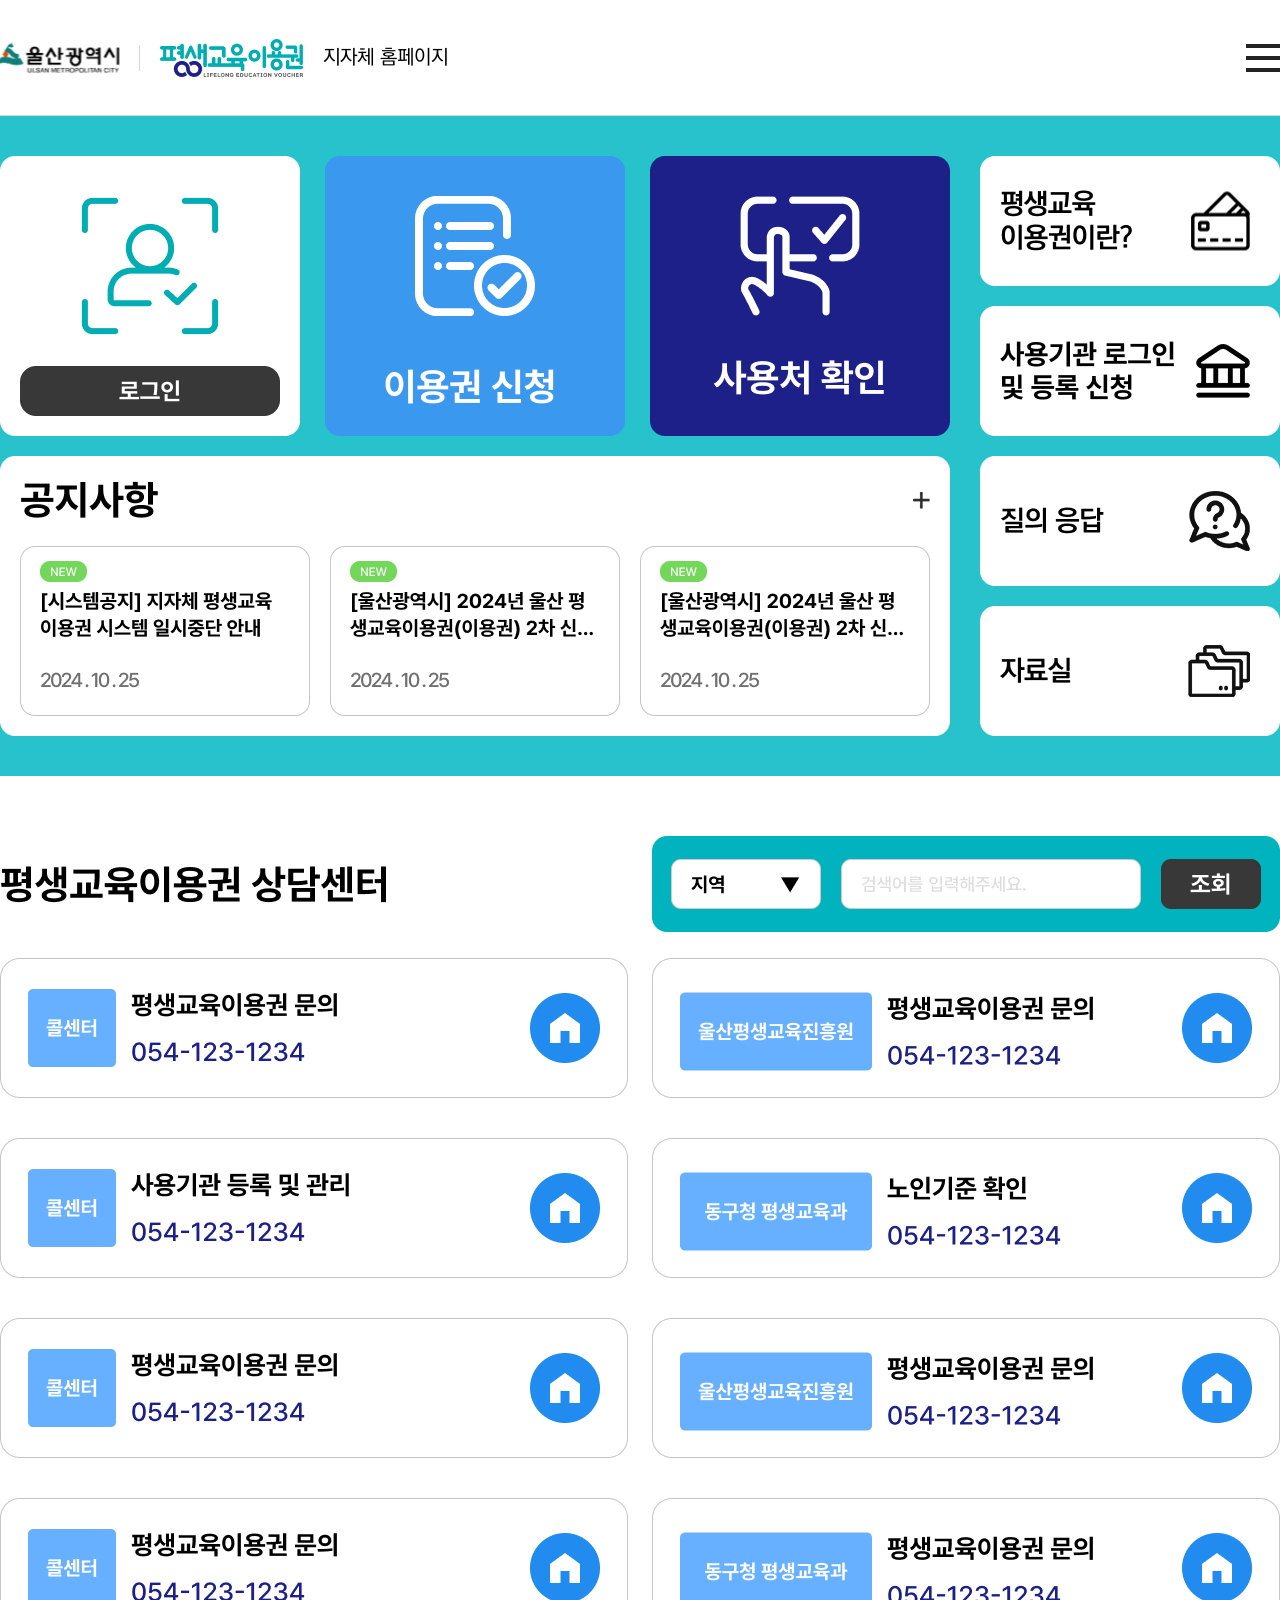
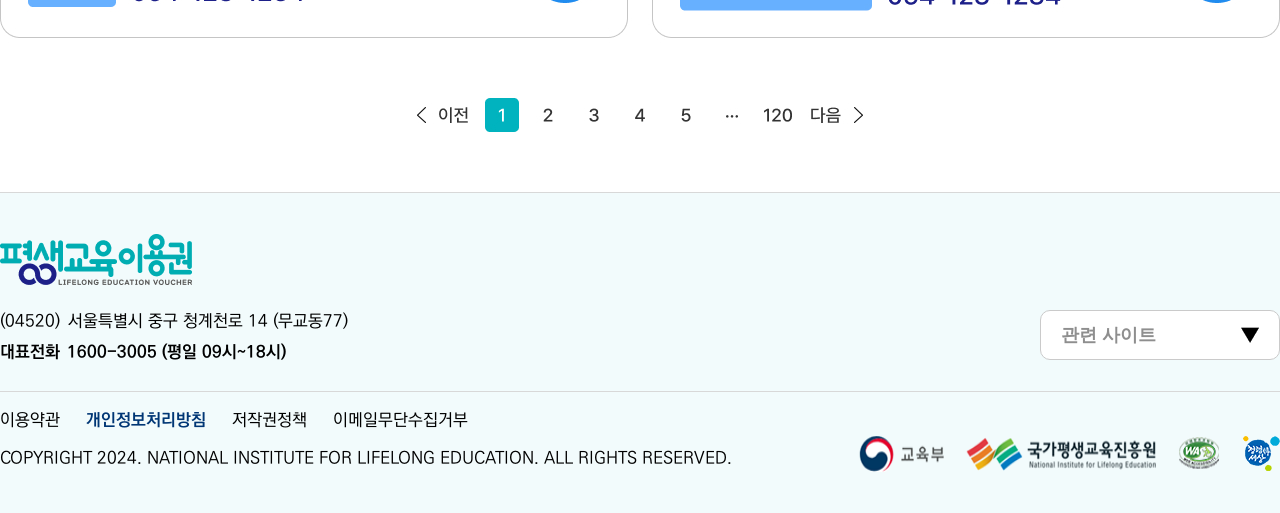
==== commit 909496b3: "(20241218) 폰트 크기 변경 및 포털 메인 변경경" ====
--- a/work/LMP_001.html
+++ b/work/LMP_001.html
@@ -18,11 +18,11 @@
 </head>
 <body>
     <header>
-        <div class="logo-area multi-logo-area">
+        <div class="logo-area multi-logo-area" style="align-items: center;">
             <a href="LMP_001.html"><img src="../images/biz2/header_logo_horizontal.svg" alt="울산광역시"></a>
             <a href="LMP_001.html"><img src="../images/biz2/header_logo_2.png" alt="울산광역시"></a>
             <!-- 임시 구분용 텍스트 -->
-            <span style="margin-left: 20px;">지자체 홈페이지</span>
+            <span style="margin-left: 20px; font-size: 20px;">지자체 홈페이지</span>
         </div>
         <div class="menu-area">
             <!-- 로그인 시 -->
@@ -77,7 +77,7 @@
                         <div class="link-item">
                             <a href="LIP_001.html">개인정보수정</a>
                             <a href="LIP_100.html">평생교육이용권 신청내역</a>
-                            <a href="#">평생교육이용권 이용내역</a>
+                            <a href="LIP_200.html">평생교육이용권 이용내역</a>
                             <a href="#">교육이수정보</a>
                             <a class="hidden" href="#">이용자 이벤트</a>
                         </div>
--- a/css/biz2/style.css
+++ b/css/biz2/style.css
@@ -527,6 +527,7 @@
 .temp-cont.lgp-1{height:1676px;background-image:url(../../images/biz2/LMP_001\(임시\).jpg)}
 .temp-cont.lgp-2{height:1676px;background-image:url(../../images/biz2/LMP_002\(임시\).jpg)}
 .temp-cont.pmp-1{height:1676px;background-image:url(../../images/biz2/PMP_001\(임시\).jpg)}
+.temp-cont.lip-200 {height: 1564px; background-image: url(../../images/biz2/LIP_200_\(임시\).jpg);}
 .temp-links-wrap{max-width:1280px;margin:0px auto;padding-top:40px;display:flex;flex-direction:column;gap:20px;align-items:end;position:relative}
 /* .temp-links-special{width:280px!important;height:580px!important;display:inline-block;border-radius:15px;position:absolute;left:0} */
 .container.temp.sub {padding: 80px 0!important;}
